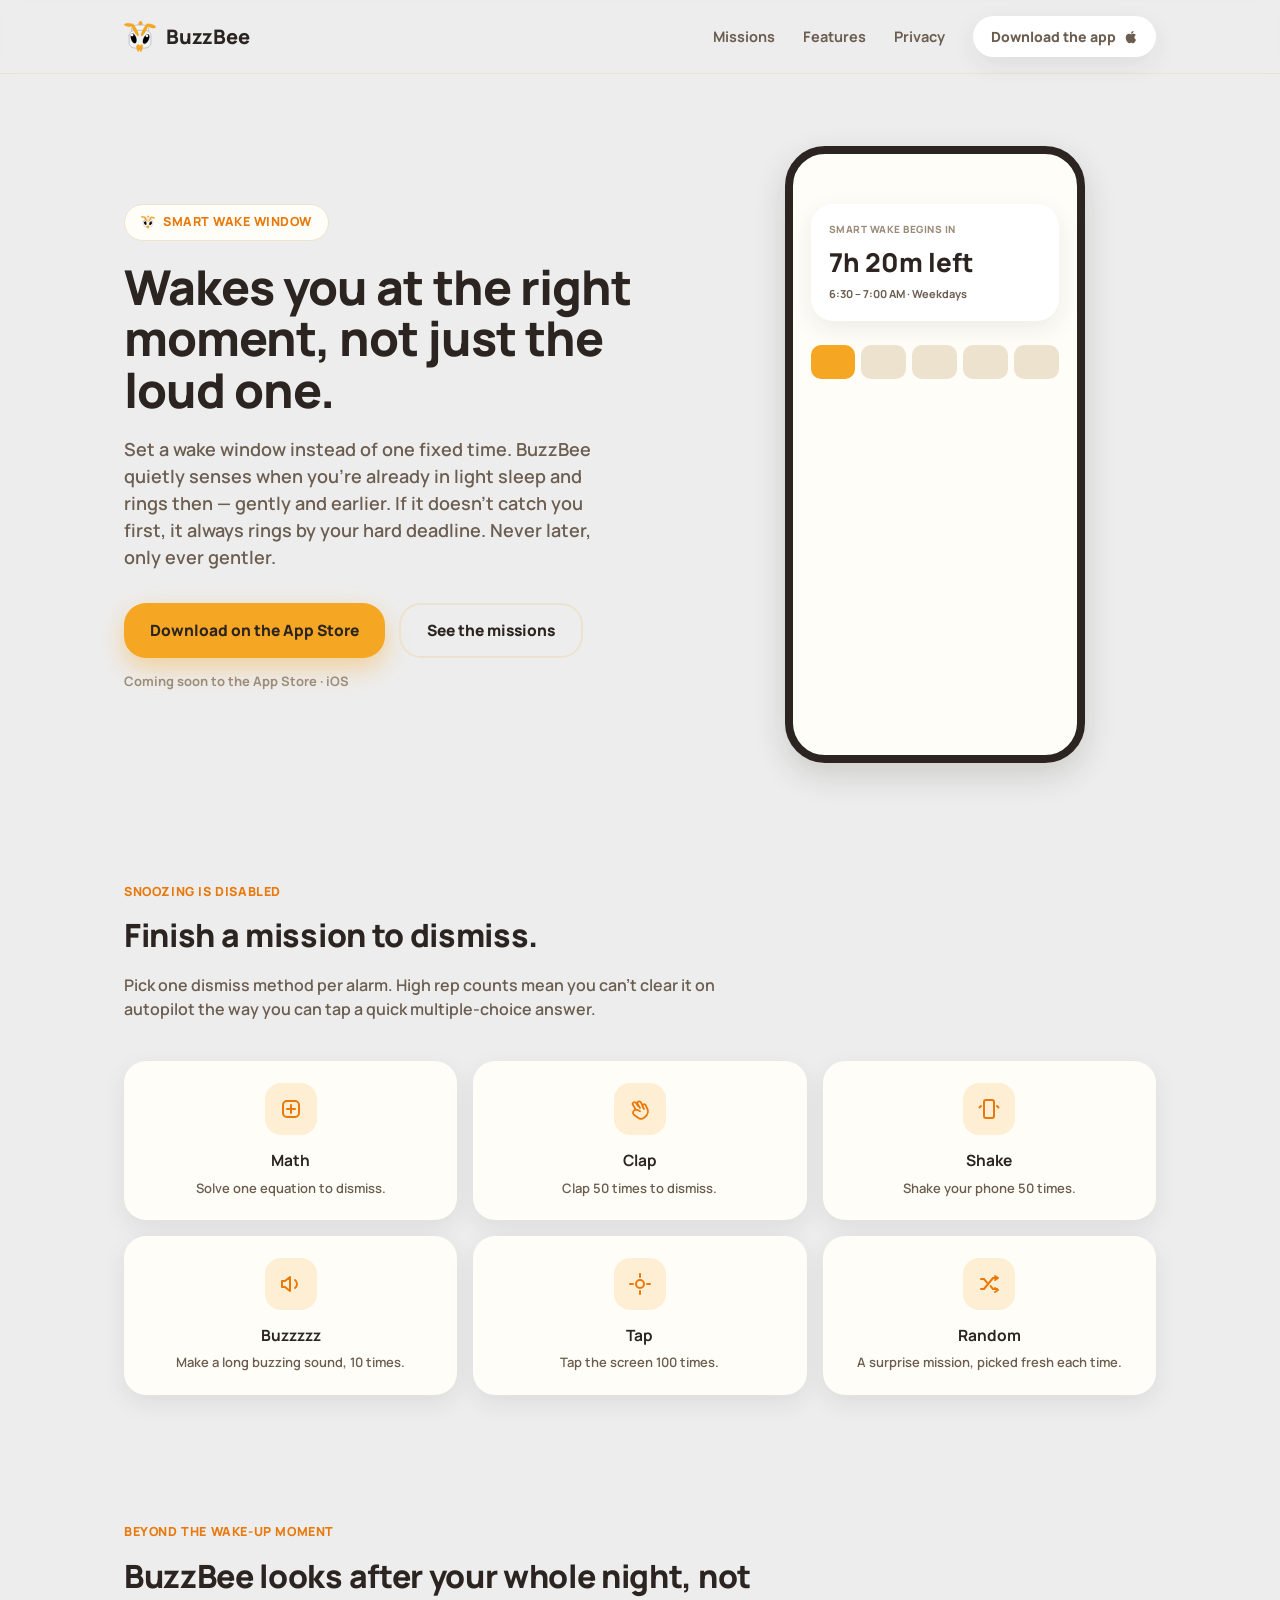
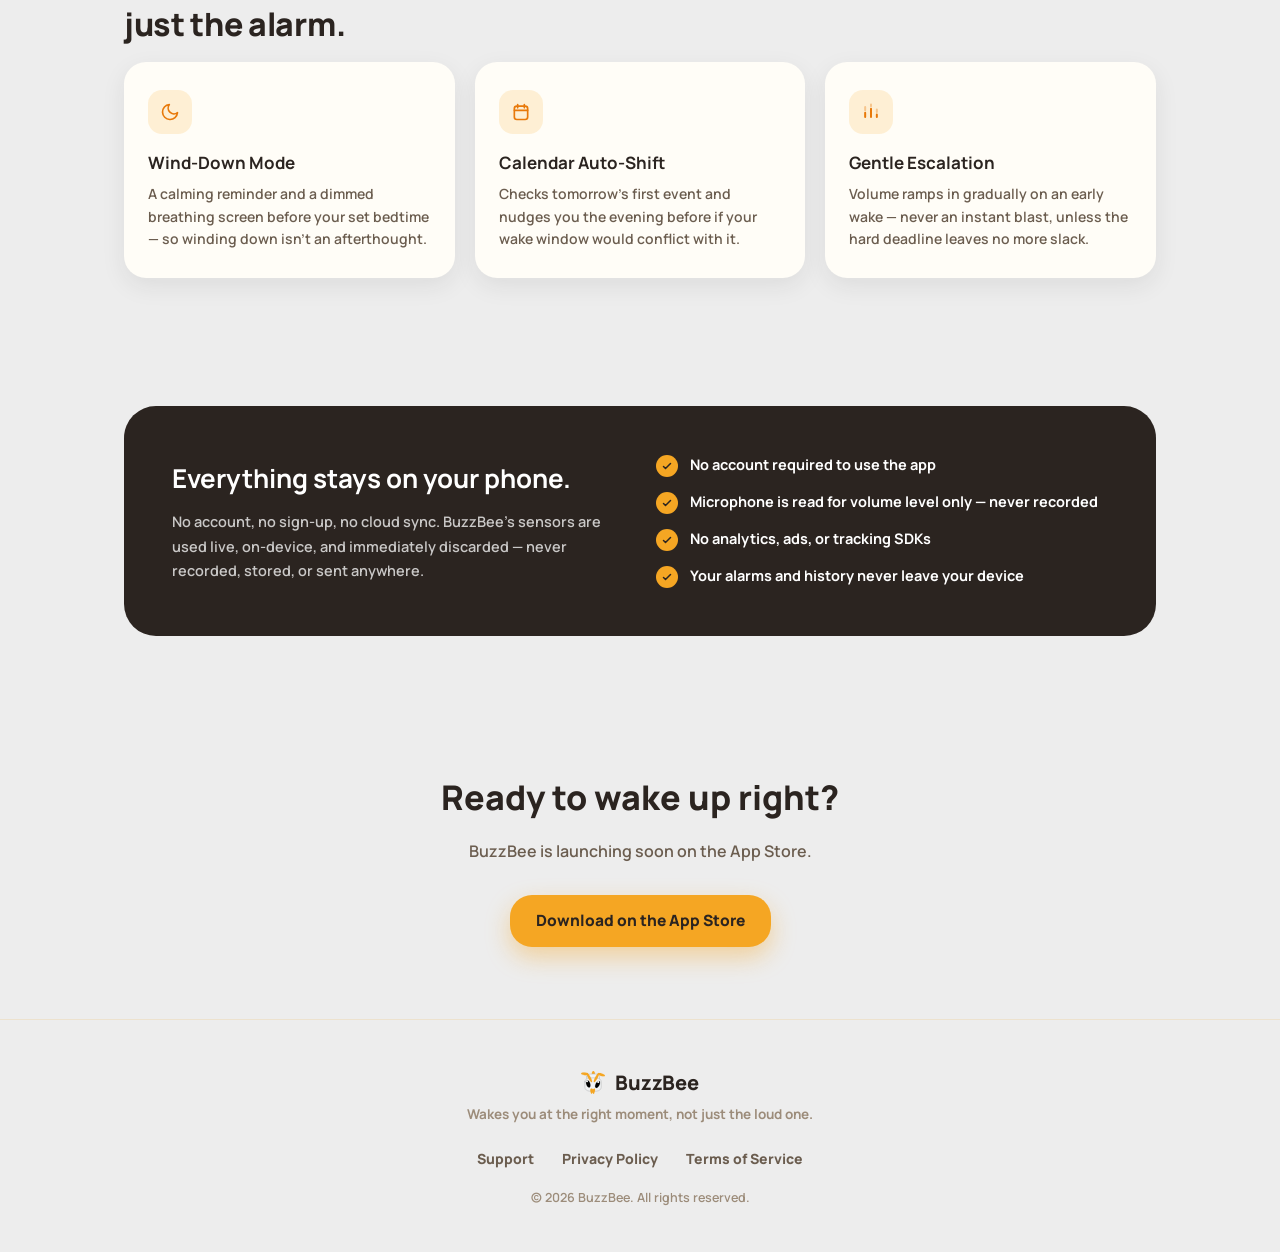
==== index.html @ a8790d64 "redesign landing page" ====
<!doctype html>
<html lang="en">
<head>
  <meta charset="UTF-8" />
  <meta name="viewport" content="width=device-width, initial-scale=1" />
  <title>BuzzBee — Smart Loud Alarm Clock</title>
  <meta name="description" content="BuzzBee wakes you within a smart window during light sleep — never later than your hard deadline. Plus Wind-Down Mode, calendar-aware scheduling, and ambient awareness." />
  <link rel="icon" href="assets/bee-logo.svg" type="image/svg+xml" />
  <link rel="preconnect" href="https://fonts.googleapis.com">
  <link rel="preconnect" href="https://fonts.gstatic.com" crossorigin>
  <link href="https://fonts.googleapis.com/css2?family=Manrope:wght@500;600;700;800&display=swap" rel="stylesheet">
  <link rel="stylesheet" href="styles.css" />
</head>
<body>

  <nav class="nav">
    <div class="nav-inner">
      <a class="brand" href="index.html">
        <img src="assets/bee-logo.svg" alt="BuzzBee" />
        <span class="brand-name">BuzzBee</span>
      </a>
      <div class="nav-links">
        <a href="#missions">Missions</a>
        <a href="#features" class="hide-mobile">Features</a>
        <a href="#privacy" class="hide-mobile">Privacy</a>
        <a class="btn btn-white btn-pill btn-sm" href="#" title="Coming soon — link will be added once BuzzBee is live on the App Store">
          Download the app
          <svg width="14" height="14" viewBox="0 0 384 512" fill="currentColor" aria-hidden="true">
            <path d="M318.7 268.7c-.2-36.7 16.4-64.4 50-84.8-18.8-26.9-47.2-41.7-84.7-44.6-35.5-2.8-74.3 20.7-88.5 20.7-15 0-49.4-19.7-76.4-19.7C63.3 141 0 184.8 0 273.5c0 26.2 4.8 53.3 14.4 81.2 12.8 37.1 59 128 107.2 126.5 25.2-.6 43-17.9 75.8-17.9 31.8 0 48.3 17.9 76.4 17.9 48.6-.7 90.4-83.4 102.6-120.6-65.2-30.7-57.7-90-57.7-91.9zm-56.6-164.2c27.3-32.4 24.8-61.9 24-72.5-24.1 1.4-52 16.4-67.9 34.9-17.5 19.8-27.8 44.3-25.6 71.9 26.1 2 49.9-11.4 69.5-34.3z"/>
          </svg>
        </a>
      </div>
    </div>
  </nav>

  <header class="hero">
    <div class="wrap hero-inner">
      <div>
        <span class="eyebrow-pill">
          <img src="assets/bee-logo.svg" class="pill-icon" alt="" aria-hidden="true" />
          Smart Wake Window
        </span>
        <h1>Wakes you at the right moment, not just the loud one.</h1>
        <p class="lede">
          Set a wake window instead of one fixed time. BuzzBee quietly senses when you're
          already in light sleep and rings then — gently and earlier. If it doesn't catch
          you first, it always rings by your hard deadline. Never later, only ever gentler.
        </p>
        <div class="hero-ctas">
          <a class="btn btn-primary" href="#" title="Coming soon — link will be added once BuzzBee is live on the App Store">Download on the App Store</a>
          <a class="btn btn-outline" href="#missions">See the missions</a>
        </div>
        <p class="hero-note">Coming soon to the App Store · iOS</p>
      </div>
      <div class="hero-art">
        <div class="phone-mock">
          <div class="mock-hero">
            <div class="mock-eyebrow">Smart Wake begins in</div>
            <div class="mock-time">7h 20m left</div>
            <div class="mock-sub">6:30 – 7:00 AM · Weekdays</div>
          </div>
          <div class="mock-chip-row">
            <div class="mock-chip active"></div>
            <div class="mock-chip"></div>
            <div class="mock-chip"></div>
            <div class="mock-chip"></div>
            <div class="mock-chip"></div>
          </div>
        </div>
      </div>
    </div>
  </header>

  <section id="missions">
    <div class="wrap">
      <span class="section-label">Snoozing is disabled</span>
      <h2 class="section-title">Finish a mission to dismiss.</h2>
      <p class="section-sub">
        Pick one dismiss method per alarm. High rep counts mean you can't clear it on
        autopilot the way you can tap a quick multiple-choice answer.
      </p>
      <div class="mission-grid">
        <div class="mission-card">
          <div class="mission-icon">
            <svg width="24" height="24" viewBox="0 0 24 24" fill="none" aria-hidden="true">
              <rect x="4" y="4" width="16" height="16" rx="4" stroke="#E8790A" stroke-width="2"/>
              <path d="M8 12h8M12 8v8" stroke="#E8790A" stroke-width="2" stroke-linecap="round"/>
            </svg>
          </div>
          <h3>Math</h3>
          <p>Solve one equation to dismiss.</p>
        </div>
        <div class="mission-card">
          <div class="mission-icon">
            <svg width="24" height="24" viewBox="0 0 24 24" fill="none" aria-hidden="true">
              <path d="M8 13l-3-5a1.8 1.8 0 0 1 3-2l2 3M12 11l-2.5-4.3a1.8 1.8 0 0 1 3-1.8L15 9M16 12l-1.5-2.5a1.7 1.7 0 0 1 2.8-1.8L19 11a7 7 0 0 1-2 9l-1 .8a5 5 0 0 1-6 0l-4-3a3 3 0 0 1 3-5l3 1.5" stroke="#E8790A" stroke-width="1.8" stroke-linecap="round" stroke-linejoin="round"/>
            </svg>
          </div>
          <h3>Clap</h3>
          <p>Clap 50 times to dismiss.</p>
        </div>
        <div class="mission-card">
          <div class="mission-icon">
            <svg width="24" height="24" viewBox="0 0 24 24" fill="none" aria-hidden="true">
              <rect x="7" y="3" width="10" height="18" rx="2" stroke="#E8790A" stroke-width="2"/>
              <path d="M4 9l-1.5 1.5M20 9l1.5 1.5" stroke="#E8790A" stroke-width="2" stroke-linecap="round"/>
            </svg>
          </div>
          <h3>Shake</h3>
          <p>Shake your phone 50 times.</p>
        </div>
        <div class="mission-card">
          <div class="mission-icon">
            <svg width="24" height="24" viewBox="0 0 24 24" fill="none" aria-hidden="true">
              <path d="M11 5 6 9H3v6h3l5 4z" stroke="#E8790A" stroke-width="2" stroke-linejoin="round"/>
              <path d="M16 8a5 5 0 0 1 0 8" stroke="#E8790A" stroke-width="2" stroke-linecap="round"/>
            </svg>
          </div>
          <h3>Buzzzzz</h3>
          <p>Make a long buzzing sound, 10 times.</p>
        </div>
        <div class="mission-card">
          <div class="mission-icon">
            <svg width="24" height="24" viewBox="0 0 24 24" fill="none" aria-hidden="true">
              <circle cx="12" cy="12" r="4" stroke="#E8790A" stroke-width="2"/>
              <path d="M12 2v3M12 19v3M2 12h3M19 12h3" stroke="#E8790A" stroke-width="2" stroke-linecap="round"/>
            </svg>
          </div>
          <h3>Tap</h3>
          <p>Tap the screen 100 times.</p>
        </div>
        <div class="mission-card">
          <div class="mission-icon">
            <svg width="24" height="24" viewBox="0 0 24 24" fill="none" aria-hidden="true">
              <path d="M4 17h3l9-11h4M4 7h3l3 3.6M20 17h-4l-2.4-2.9" stroke="#E8790A" stroke-width="2" stroke-linecap="round" stroke-linejoin="round"/>
              <path d="M18 4l3 2-3 2M18 20l3-2-3-2" stroke="#E8790A" stroke-width="2" stroke-linecap="round" stroke-linejoin="round"/>
            </svg>
          </div>
          <h3>Random</h3>
          <p>A surprise mission, picked fresh each time.</p>
        </div>
      </div>
    </div>
  </section>

  <section id="features">
    <div class="wrap">
      <span class="section-label">Beyond the wake-up moment</span>
      <h2 class="section-title">BuzzBee looks after your whole night, not just the alarm.</h2>
      <div class="feature-grid">
        <div class="feature-card">
          <div class="icon-badge">
            <svg width="20" height="20" viewBox="0 0 24 24" fill="none" aria-hidden="true">
              <path d="M21 12.8A9 9 0 1 1 11.2 3 7 7 0 0 0 21 12.8z" stroke="#E8790A" stroke-width="2" stroke-linecap="round" stroke-linejoin="round"/>
            </svg>
          </div>
          <h3>Wind-Down Mode</h3>
          <p>A calming reminder and a dimmed breathing screen before your set bedtime — so winding down isn't an afterthought.</p>
        </div>
        <div class="feature-card">
          <div class="icon-badge">
            <svg width="20" height="20" viewBox="0 0 24 24" fill="none" aria-hidden="true">
              <rect x="4" y="5" width="16" height="16" rx="3" stroke="#E8790A" stroke-width="2"/>
              <path d="M4 10h16M8 3v4M16 3v4" stroke="#E8790A" stroke-width="2" stroke-linecap="round"/>
            </svg>
          </div>
          <h3>Calendar Auto-Shift</h3>
          <p>Checks tomorrow's first event and nudges you the evening before if your wake window would conflict with it.</p>
        </div>
        <div class="feature-card">
          <div class="icon-badge">
            <svg width="20" height="20" viewBox="0 0 24 24" fill="none" aria-hidden="true">
              <path d="M5 18V13M12 18V8M19 18v-3" stroke="#E8790A" stroke-width="2.4" stroke-linecap="round"/>
              <path d="M5 10V6M12 5V3M19 12V9" stroke="#E8790A" stroke-width="2.4" stroke-linecap="round" opacity="0.35"/>
            </svg>
          </div>
          <h3>Gentle Escalation</h3>
          <p>Volume ramps in gradually on an early wake — never an instant blast, unless the hard deadline leaves no more slack.</p>
        </div>
      </div>
    </div>
  </section>

  <section id="privacy">
    <div class="wrap">
      <div class="privacy-strip">
        <div>
          <h2>Everything stays on your phone.</h2>
          <p>
            No account, no sign-up, no cloud sync. BuzzBee's sensors are used live,
            on-device, and immediately discarded — never recorded, stored, or sent
            anywhere.
          </p>
        </div>
        <ul class="privacy-checks">
          <li>
            <span class="dot">
              <svg width="12" height="12" viewBox="0 0 24 24" fill="none" aria-hidden="true">
                <path d="M5 13l4 4L19 7" stroke="#2B2420" stroke-width="3" stroke-linecap="round" stroke-linejoin="round"/>
              </svg>
            </span>
            No account required to use the app
          </li>
          <li>
            <span class="dot">
              <svg width="12" height="12" viewBox="0 0 24 24" fill="none" aria-hidden="true">
                <path d="M5 13l4 4L19 7" stroke="#2B2420" stroke-width="3" stroke-linecap="round" stroke-linejoin="round"/>
              </svg>
            </span>
            Microphone is read for volume level only — never recorded
          </li>
          <li>
            <span class="dot">
              <svg width="12" height="12" viewBox="0 0 24 24" fill="none" aria-hidden="true">
                <path d="M5 13l4 4L19 7" stroke="#2B2420" stroke-width="3" stroke-linecap="round" stroke-linejoin="round"/>
              </svg>
            </span>
            No analytics, ads, or tracking SDKs
          </li>
          <li>
            <span class="dot">
              <svg width="12" height="12" viewBox="0 0 24 24" fill="none" aria-hidden="true">
                <path d="M5 13l4 4L19 7" stroke="#2B2420" stroke-width="3" stroke-linecap="round" stroke-linejoin="round"/>
              </svg>
            </span>
            Your alarms and history never leave your device
          </li>
        </ul>
      </div>
    </div>
  </section>

  <section class="final-cta">
    <div class="wrap">
      <h2>Ready to wake up right?</h2>
      <p>BuzzBee is launching soon on the App Store.</p>
      <a class="btn btn-primary" href="#" title="Coming soon — link will be added once BuzzBee is live on the App Store">Download on the App Store</a>
    </div>
  </section>

  <footer>
    <div class="wrap footer-inner">
      <a class="brand" href="index.html">
        <img src="assets/bee-logo.svg" alt="BuzzBee" style="width:24px" />
        <span class="brand-name">BuzzBee</span>
      </a>
      <p class="footer-tagline">Wakes you at the right moment, not just the loud one.</p>
      <div class="footer-links">
        <a href="support.html">Support</a>
        <a href="privacy.html">Privacy Policy</a>
        <a href="terms.html">Terms of Service</a>
      </div>
      <p class="footer-copy">© <span id="year"></span> BuzzBee. All rights reserved.</p>
    </div>
  </footer>

  <script>
    document.getElementById('year').textContent = new Date().getFullYear();
  </script>
</body>
</html>
---- styles.css ----
/* BuzzBee marketing/docs site — shared styles.
   Palette matches the app's real theme (src/constants/theme.ts). */

:root {
  --bg: #ededed;
  --ink: #2B2420;
  --ink-soft: #6B5D4F;
  --ink-faint: #9C8C7A;
  --card-bg: #FFFDF7;
  --track-off: #EDE2CE;
  --accent: #F5A623;
  --accent-deep: #E8790A;
  --white: #FFFFFF;
  --success: #3FAE5A;
  --radius-sm: 12px;
  --radius-md: 18px;
  --radius-lg: 22px;
  --radius-xl: 32px;
  --radius-pill: 100px;
  --shadow-card: 0 8px 24px rgba(43, 36, 32, 0.08);
  --shadow-floating: 0 12px 32px rgba(43, 36, 32, 0.16);
  --max-width: 1080px;
}

* {
  box-sizing: border-box;
}

html {
  scroll-behavior: smooth;
}

body {
  margin: 0;
  background: var(--bg);
  color: var(--ink);
  font-family: 'Manrope', -apple-system, BlinkMacSystemFont, 'Segoe UI', sans-serif;
  line-height: 1.5;
  -webkit-font-smoothing: antialiased;
}

img {
  max-width: 100%;
  display: block;
}

a {
  color: inherit;
}

.wrap {
  max-width: var(--max-width);
  margin: 0 auto;
  padding: 0 24px;
}

/* ---------- Top nav ---------- */

.nav {
  position: sticky;
  top: 0;
  z-index: 10;
  background: rgba(237, 237, 237, 0.9);
  backdrop-filter: blur(8px);
  border-bottom: 1px solid var(--track-off);
}

.nav-inner {
  max-width: var(--max-width);
  margin: 0 auto;
  padding: 16px 24px;
  display: flex;
  align-items: center;
  justify-content: space-between;
}

.brand {
  display: flex;
  align-items: center;
  gap: 10px;
  text-decoration: none;
  color: var(--ink);
}

.brand img {
  width: 32px;
  height: auto;
}

.brand-name {
  font-family: 'Manrope', sans-serif;
  font-weight: 800;
  font-size: 20px;
  letter-spacing: -0.01em;
}

.nav-links {
  display: flex;
  align-items: center;
  gap: 28px;
  font-weight: 700;
  font-size: 14.5px;
}

.nav-links a {
  text-decoration: none;
  color: var(--ink-soft);
}

.nav-links a:hover {
  color: var(--ink);
}

/* ---------- Buttons ---------- */

.btn {
  display: inline-flex;
  align-items: center;
  justify-content: center;
  gap: 8px;
  padding: 14px 26px;
  border-radius: var(--radius-lg);
  font-weight: 800;
  font-size: 15.5px;
  text-decoration: none;
  border: none;
  cursor: pointer;
  transition: transform 0.15s ease, box-shadow 0.15s ease;
}

.btn:hover {
  transform: translateY(-1px);
}

.btn-primary {
  background: var(--accent);
  color: #2B2420;
  box-shadow: 0 10px 24px rgba(245, 166, 35, 0.4);
}

.btn-outline {
  background: transparent;
  color: var(--ink);
  border: 2px solid var(--track-off);
}

.btn-white {
  background: var(--white);
  color: var(--ink);
  box-shadow: var(--shadow-card);
}

.btn-sm {
  padding: 10px 18px;
  font-size: 14px;
  border-radius: var(--radius-md);
}

.btn-pill {
  border-radius: var(--radius-pill);
}

/* ---------- Hero ---------- */

.hero {
  padding: 72px 0 56px;
  position: relative;
  overflow: hidden;
}

.hero-glow {
  position: absolute;
  border-radius: 50%;
  pointer-events: none;
}

.hero-glow-1 {
  width: 480px;
  height: 480px;
  background: rgba(245, 166, 35, 0.2);
  top: -220px;
  right: -160px;
}

.hero-glow-2 {
  width: 340px;
  height: 340px;
  background: rgba(232, 121, 10, 0.1);
  bottom: -180px;
  left: -120px;
}

.hero-inner {
  position: relative;
  display: grid;
  grid-template-columns: 1.1fr 0.9fr;
  gap: 48px;
  align-items: center;
}

.eyebrow-pill {
  display: inline-flex;
  align-items: center;
  gap: 8px;
  background: var(--card-bg);
  border: 1px solid var(--track-off);
  border-radius: var(--radius-pill);
  padding: 8px 16px;
  font-weight: 800;
  font-size: 12.5px;
  color: var(--accent-deep);
  text-transform: uppercase;
  letter-spacing: 0.5px;
  margin-bottom: 20px;
}

.pill-icon {
  width: 14px;
  height: 14px;
}

.hero h1 {
  font-size: 48px;
  line-height: 1.08;
  font-weight: 800;
  letter-spacing: -0.02em;
  margin: 0 0 20px;
}

.hero p.lede {
  font-size: 18px;
  color: var(--ink-soft);
  max-width: 480px;
  margin: 0 0 32px;
  font-weight: 600;
}

.hero-ctas {
  display: flex;
  gap: 14px;
  flex-wrap: wrap;
}

.hero-note {
  margin-top: 14px;
  font-size: 13px;
  color: var(--ink-faint);
  font-weight: 700;
}

.hero-art {
  position: relative;
  display: flex;
  align-items: center;
  justify-content: center;
}

.phone-mock {
  width: 100%;
  max-width: 300px;
  background: var(--card-bg);
  border-radius: 40px;
  border: 8px solid var(--ink);
  box-shadow: var(--shadow-floating);
  padding: 22px 18px;
  aspect-ratio: 9 / 18.5;
}

.phone-mock .mock-hero {
  background: var(--white);
  border-radius: var(--radius-lg);
  padding: 18px;
  box-shadow: var(--shadow-card);
  margin-top: 28px;
}

.mock-eyebrow {
  font-size: 10px;
  font-weight: 800;
  color: var(--ink-faint);
  text-transform: uppercase;
  letter-spacing: 0.5px;
}

.mock-time {
  font-size: 26px;
  font-weight: 800;
  margin-top: 6px;
}

.mock-sub {
  font-size: 11px;
  color: var(--ink-soft);
  font-weight: 700;
  margin-top: 4px;
}

.mock-chip-row {
  display: flex;
  gap: 6px;
  margin-top: 24px;
}

.mock-chip {
  flex: 1;
  height: 34px;
  border-radius: 10px;
  background: var(--track-off);
}

.mock-chip.active {
  background: var(--accent);
}

/* ---------- Section shells ---------- */

section {
  padding: 64px 0;
}

.section-label {
  font-weight: 800;
  font-size: 12.5px;
  color: var(--accent-deep);
  text-transform: uppercase;
  letter-spacing: 0.6px;
  margin-bottom: 10px;
  display: block;
}

.section-title {
  font-size: 32px;
  font-weight: 800;
  letter-spacing: -0.01em;
  margin: 0 0 14px;
  max-width: 640px;
}

.section-sub {
  color: var(--ink-soft);
  font-size: 16px;
  font-weight: 600;
  max-width: 620px;
  margin: 0 0 40px;
}

/* ---------- Mission grid ---------- */

.mission-grid {
  display: grid;
  grid-template-columns: repeat(3, 1fr);
  gap: 16px;
}

.mission-card {
  background: var(--card-bg);
  border-radius: var(--radius-lg);
  padding: 22px 18px;
  box-shadow: var(--shadow-card);
  text-align: center;
}

.mission-icon {
  width: 52px;
  height: 52px;
  border-radius: 16px;
  background: rgba(245, 166, 35, 0.16);
  display: flex;
  align-items: center;
  justify-content: center;
  margin: 0 auto 14px;
}

.mission-card h3 {
  font-size: 15.5px;
  margin: 0 0 6px;
}

.mission-card p {
  font-size: 13px;
  color: var(--ink-soft);
  margin: 0;
  font-weight: 600;
}

/* ---------- Feature rows ---------- */

.feature-grid {
  display: grid;
  grid-template-columns: repeat(3, 1fr);
  gap: 20px;
}

.feature-card {
  background: var(--card-bg);
  border-radius: var(--radius-lg);
  padding: 28px 24px;
  box-shadow: var(--shadow-card);
}

.feature-card .icon-badge {
  width: 44px;
  height: 44px;
  border-radius: 14px;
  background: rgba(245, 166, 35, 0.16);
  display: flex;
  align-items: center;
  justify-content: center;
  margin-bottom: 16px;
}

.feature-card h3 {
  font-size: 17px;
  margin: 0 0 8px;
}

.feature-card p {
  font-size: 14px;
  color: var(--ink-soft);
  font-weight: 600;
  margin: 0;
  line-height: 1.6;
}

/* ---------- Privacy strip ---------- */

.privacy-strip {
  background: var(--ink);
  color: var(--white);
  border-radius: var(--radius-xl);
  padding: 48px;
  display: grid;
  grid-template-columns: 1fr 1fr;
  gap: 32px;
  align-items: center;
}

.privacy-strip h2 {
  font-size: 26px;
  margin: 0 0 12px;
}

.privacy-strip p {
  color: rgba(255, 255, 255, 0.75);
  font-weight: 600;
  font-size: 14.5px;
  line-height: 1.7;
  margin: 0;
}

.privacy-checks {
  list-style: none;
  padding: 0;
  margin: 0;
  display: grid;
  gap: 14px;
}

.privacy-checks li {
  display: flex;
  gap: 12px;
  align-items: flex-start;
  font-weight: 700;
  font-size: 14.5px;
}

.privacy-checks .dot {
  flex-shrink: 0;
  width: 22px;
  height: 22px;
  border-radius: 50%;
  background: var(--accent);
  color: #2B2420;
  display: flex;
  align-items: center;
  justify-content: center;
  font-size: 12px;
  margin-top: 1px;
}

/* ---------- Final CTA ---------- */

.final-cta {
  text-align: center;
  padding: 72px 0;
}

.final-cta h2 {
  font-size: 34px;
  font-weight: 800;
  margin: 0 0 16px;
}

.final-cta p {
  color: var(--ink-soft);
  font-weight: 600;
  font-size: 16px;
  margin: 0 0 32px;
}

/* ---------- Footer ---------- */

footer {
  border-top: 1px solid var(--track-off);
  padding: 48px 0 32px;
}

.footer-inner {
  text-align: center;
}

.footer-inner .brand {
  justify-content: center;
  margin-bottom: 6px;
}

.footer-tagline {
  color: var(--ink-faint);
  font-weight: 700;
  font-size: 13.5px;
  margin: 0 0 24px;
}

.footer-links {
  display: flex;
  justify-content: center;
  gap: 28px;
  flex-wrap: wrap;
  font-weight: 800;
  font-size: 14px;
  margin-bottom: 20px;
}

.footer-links a {
  text-decoration: none;
  color: var(--ink-soft);
}

.footer-links a:hover {
  color: var(--accent-deep);
}

.footer-copy {
  color: var(--ink-faint);
  font-size: 12.5px;
  font-weight: 600;
}

/* ---------- Legal / doc pages ---------- */

.doc-header {
  padding: 56px 0 24px;
  border-bottom: 1px solid var(--track-off);
}

.doc-header h1 {
  font-size: 36px;
  font-weight: 800;
  margin: 0 0 10px;
  letter-spacing: -0.01em;
}

.doc-header .effective-date {
  color: var(--ink-faint);
  font-weight: 700;
  font-size: 13.5px;
}

.doc-body {
  padding: 40px 0 80px;
  max-width: 760px;
  margin: 0 auto;
}

.doc-body h2 {
  font-size: 20px;
  margin: 40px 0 12px;
  letter-spacing: -0.01em;
}

.doc-body h2:first-child {
  margin-top: 0;
}

.doc-body p,
.doc-body li {
  color: var(--ink-soft);
  font-size: 15px;
  line-height: 1.75;
  font-weight: 500;
}

.doc-body strong {
  color: var(--ink);
}

.doc-body ul {
  padding-left: 20px;
}

.doc-body a {
  color: var(--accent-deep);
  font-weight: 700;
}

.callout {
  background: var(--card-bg);
  border: 1px solid var(--track-off);
  border-left: 4px solid var(--accent);
  border-radius: var(--radius-md);
  padding: 18px 20px;
  margin: 20px 0;
}

.callout p {
  margin: 0;
}

.placeholder {
  background: rgba(214, 69, 69, 0.12);
  color: #B23B3B;
  padding: 1px 6px;
  border-radius: 6px;
  font-weight: 700;
  font-size: 0.95em;
}

/* ---------- Support page ---------- */

.faq-item {
  background: var(--card-bg);
  border-radius: var(--radius-lg);
  padding: 24px 26px;
  box-shadow: var(--shadow-card);
  margin-bottom: 16px;
}

.faq-item h3 {
  font-size: 16.5px;
  margin: 0 0 10px;
}

.faq-item p {
  font-size: 14.5px;
  color: var(--ink-soft);
  font-weight: 600;
  line-height: 1.7;
  margin: 0;
}

.contact-card {
  background: var(--ink);
  color: var(--white);
  border-radius: var(--radius-xl);
  padding: 40px;
  text-align: center;
  margin-top: 48px;
}

.contact-card h2 {
  font-size: 24px;
  margin: 0 0 10px;
}

.contact-card p {
  color: rgba(255, 255, 255, 0.75);
  font-weight: 600;
  margin: 0 0 22px;
}

/* ---------- Responsive ---------- */

@media (max-width: 860px) {
  .hero-inner {
    grid-template-columns: 1fr;
  }
  .hero-art {
    order: -1;
  }
  .phone-mock {
    max-width: 220px;
  }
  .mission-grid {
    grid-template-columns: repeat(2, 1fr);
  }
  .feature-grid {
    grid-template-columns: 1fr;
  }
  .privacy-strip {
    grid-template-columns: 1fr;
    padding: 32px;
  }
  .hero h1 {
    font-size: 34px;
  }
  .section-title {
    font-size: 26px;
  }
  .nav-links {
    gap: 16px;
    font-size: 13px;
  }
}

@media (max-width: 520px) {
  .mission-grid {
    grid-template-columns: repeat(2, 1fr);
  }
  .nav-links span.hide-mobile {
    display: none;
  }
}
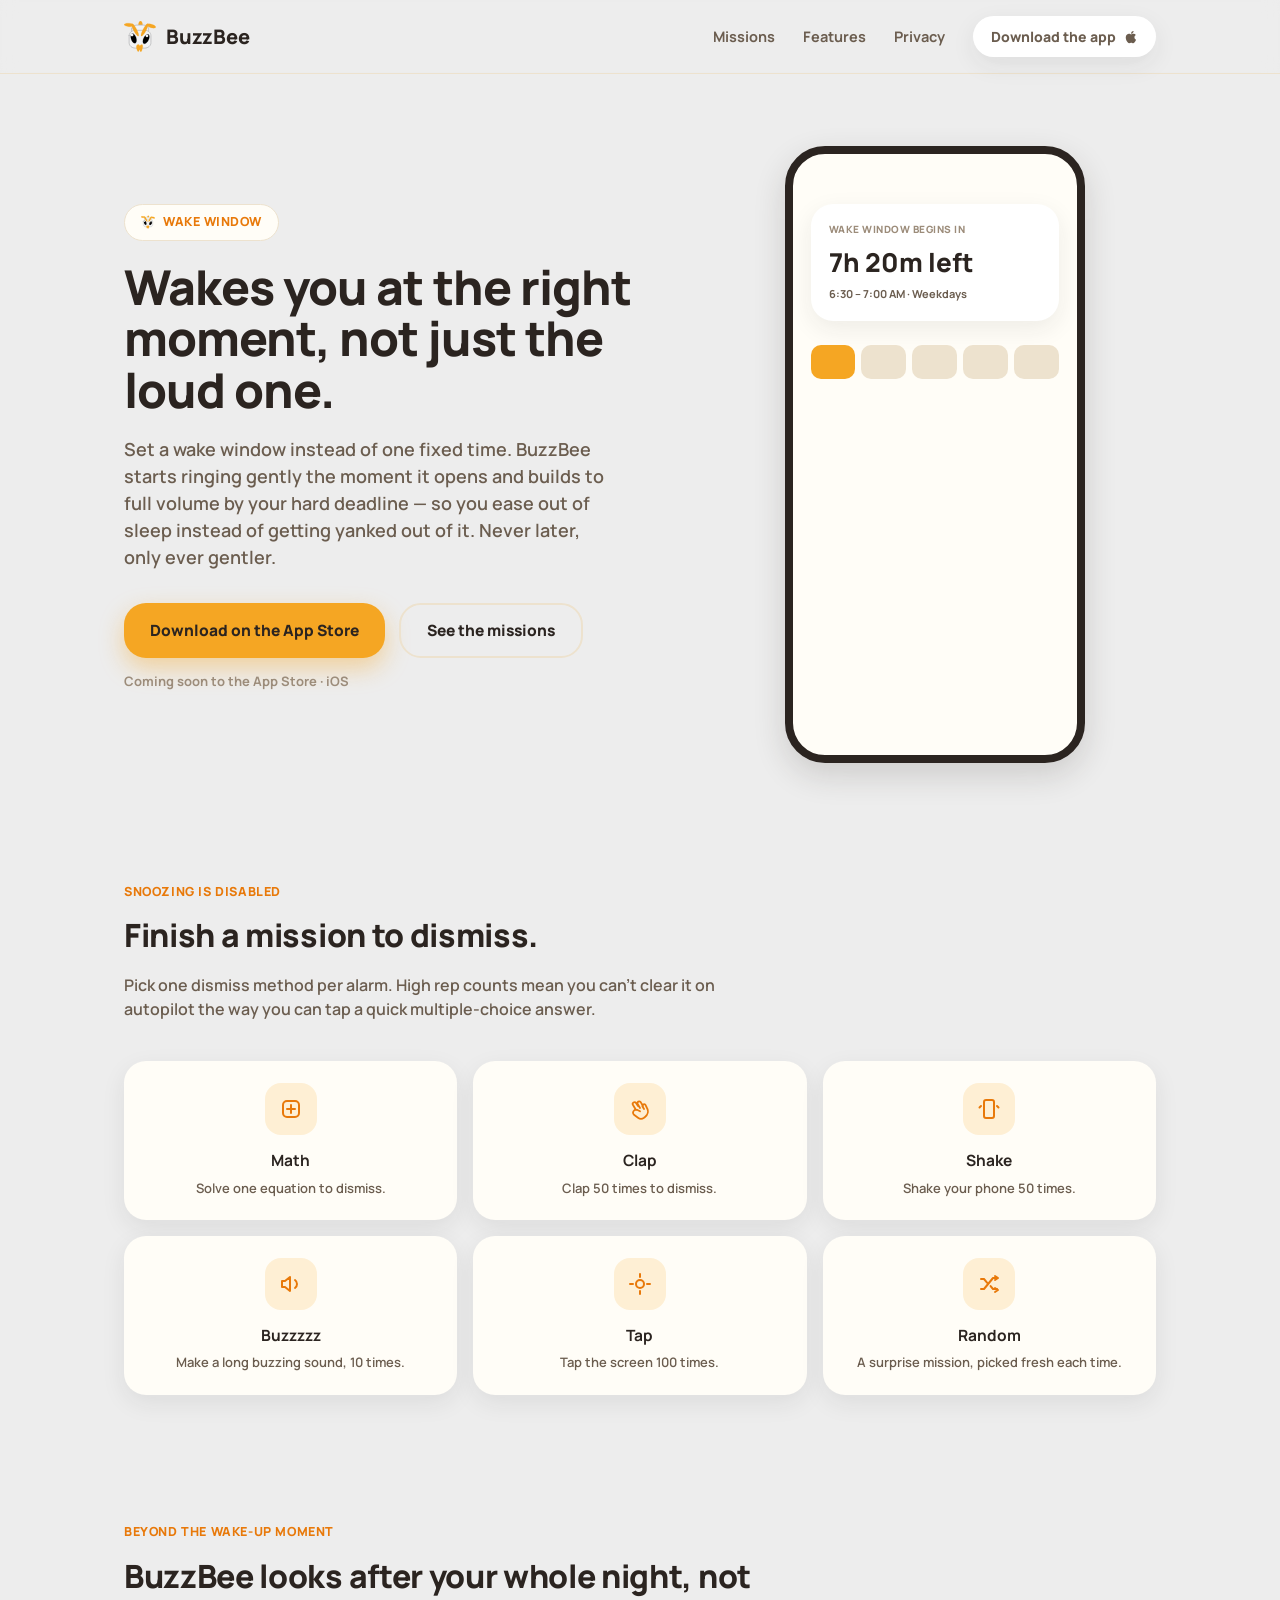
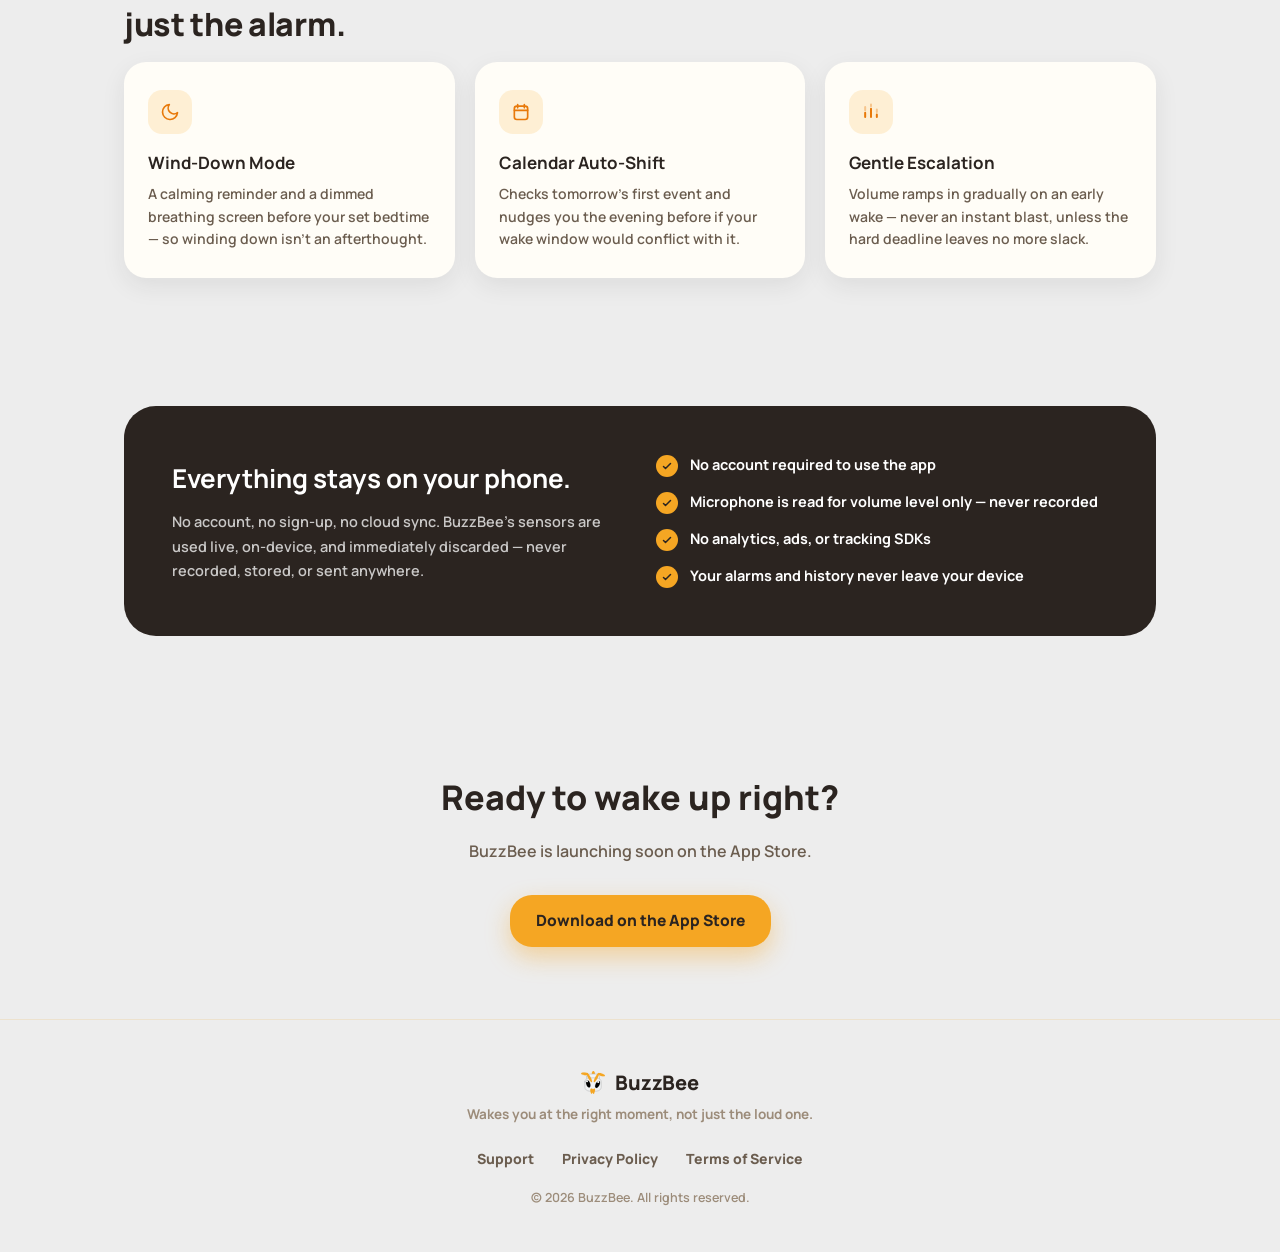
==== commit ce33d6a6: "features update" ====
--- a/index.html
+++ b/index.html
@@ -4,7 +4,7 @@
   <meta charset="UTF-8" />
   <meta name="viewport" content="width=device-width, initial-scale=1" />
   <title>BuzzBee — Smart Loud Alarm Clock</title>
-  <meta name="description" content="BuzzBee wakes you within a smart window during light sleep — never later than your hard deadline. Plus Wind-Down Mode, calendar-aware scheduling, and ambient awareness." />
+  <meta name="description" content="BuzzBee wakes you within a Wake Window — starting gently and building to full volume, never later than your hard deadline. Plus Bedtime Reminder and calendar-aware scheduling." />
   <link rel="icon" href="assets/bee-logo.svg" type="image/svg+xml" />
   <link rel="preconnect" href="https://fonts.googleapis.com">
   <link rel="preconnect" href="https://fonts.gstatic.com" crossorigin>
@@ -38,13 +38,13 @@
       <div>
         <span class="eyebrow-pill">
           <img src="assets/bee-logo.svg" class="pill-icon" alt="" aria-hidden="true" />
-          Smart Wake Window
+          Wake Window
         </span>
         <h1>Wakes you at the right moment, not just the loud one.</h1>
         <p class="lede">
-          Set a wake window instead of one fixed time. BuzzBee quietly senses when you're
-          already in light sleep and rings then — gently and earlier. If it doesn't catch
-          you first, it always rings by your hard deadline. Never later, only ever gentler.
+          Set a wake window instead of one fixed time. BuzzBee starts ringing gently the moment
+          it opens and builds to full volume by your hard deadline — so you ease out of sleep
+          instead of getting yanked out of it. Never later, only ever gentler.
         </p>
         <div class="hero-ctas">
           <a class="btn btn-primary" href="#" title="Coming soon — link will be added once BuzzBee is live on the App Store">Download on the App Store</a>
@@ -55,7 +55,7 @@
       <div class="hero-art">
         <div class="phone-mock">
           <div class="mock-hero">
-            <div class="mock-eyebrow">Smart Wake begins in</div>
+            <div class="mock-eyebrow">Wake Window begins in</div>
             <div class="mock-time">7h 20m left</div>
             <div class="mock-sub">6:30 – 7:00 AM · Weekdays</div>
           </div>
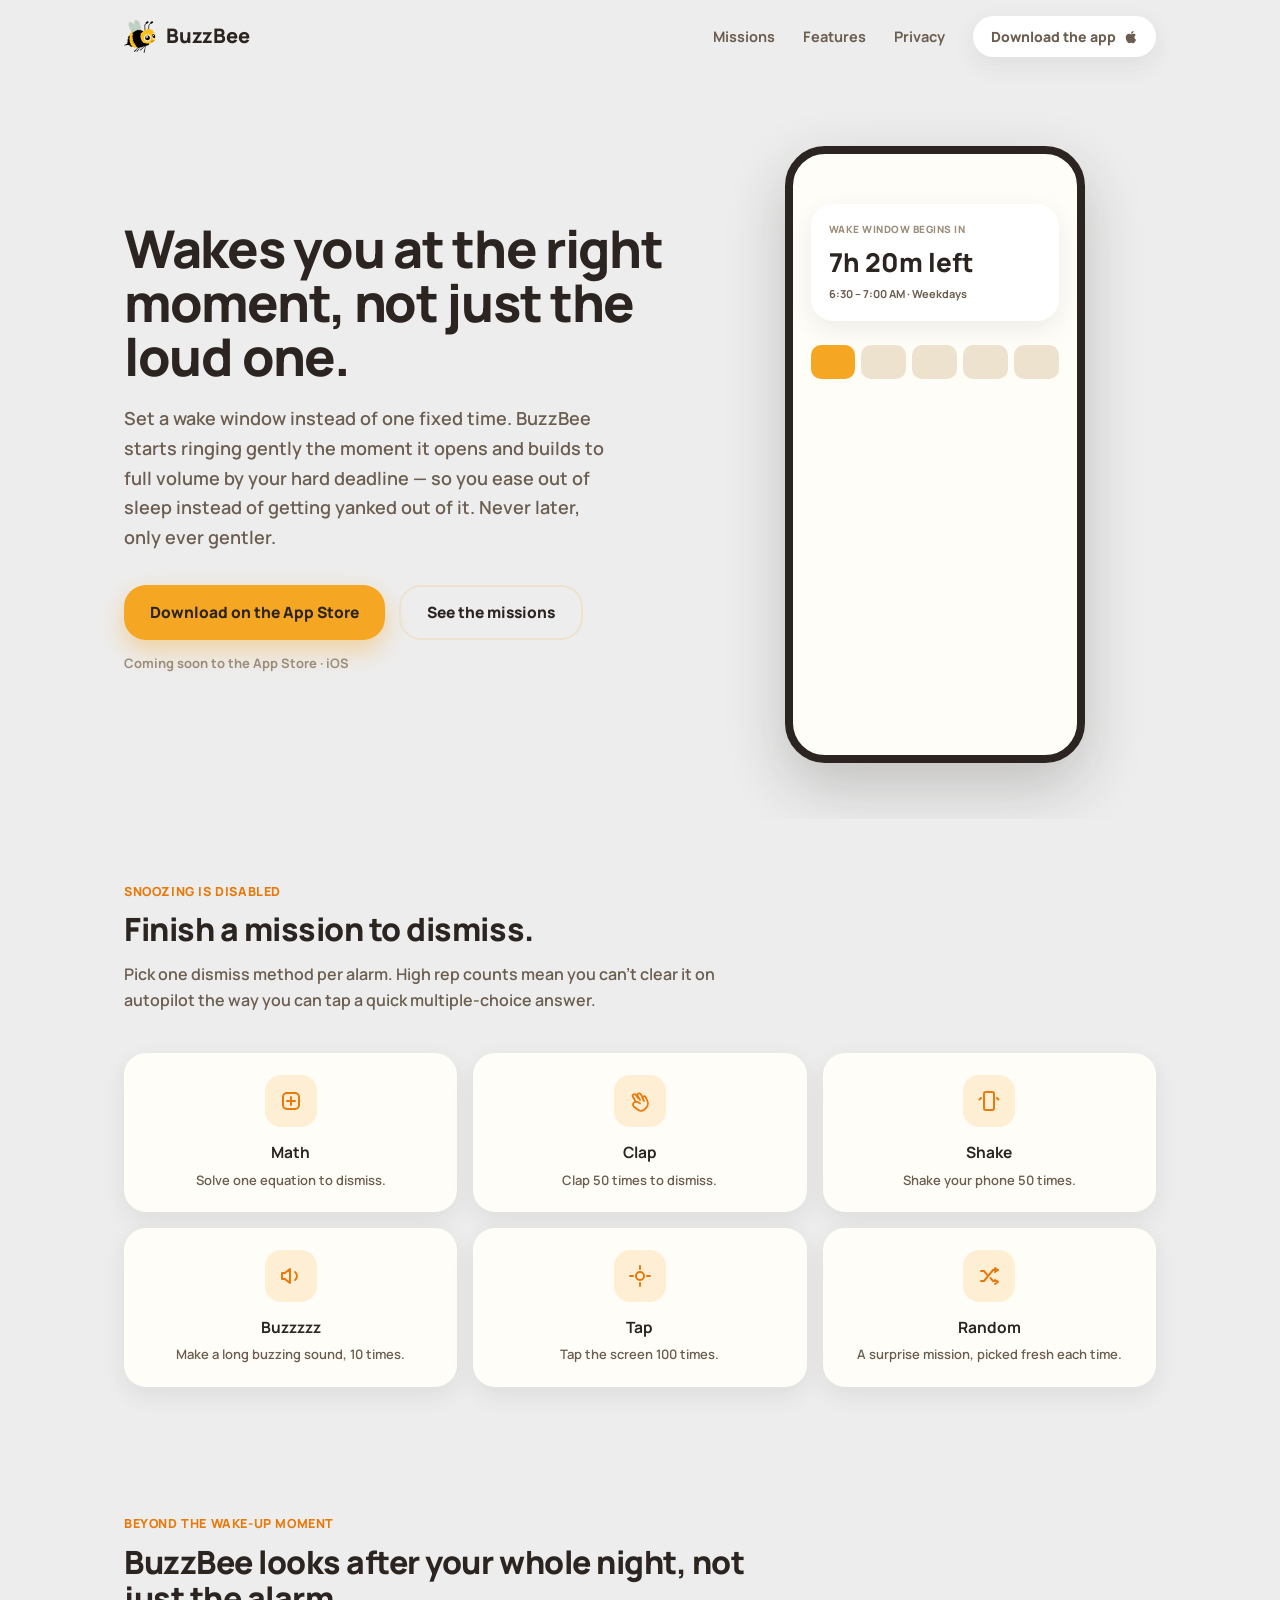
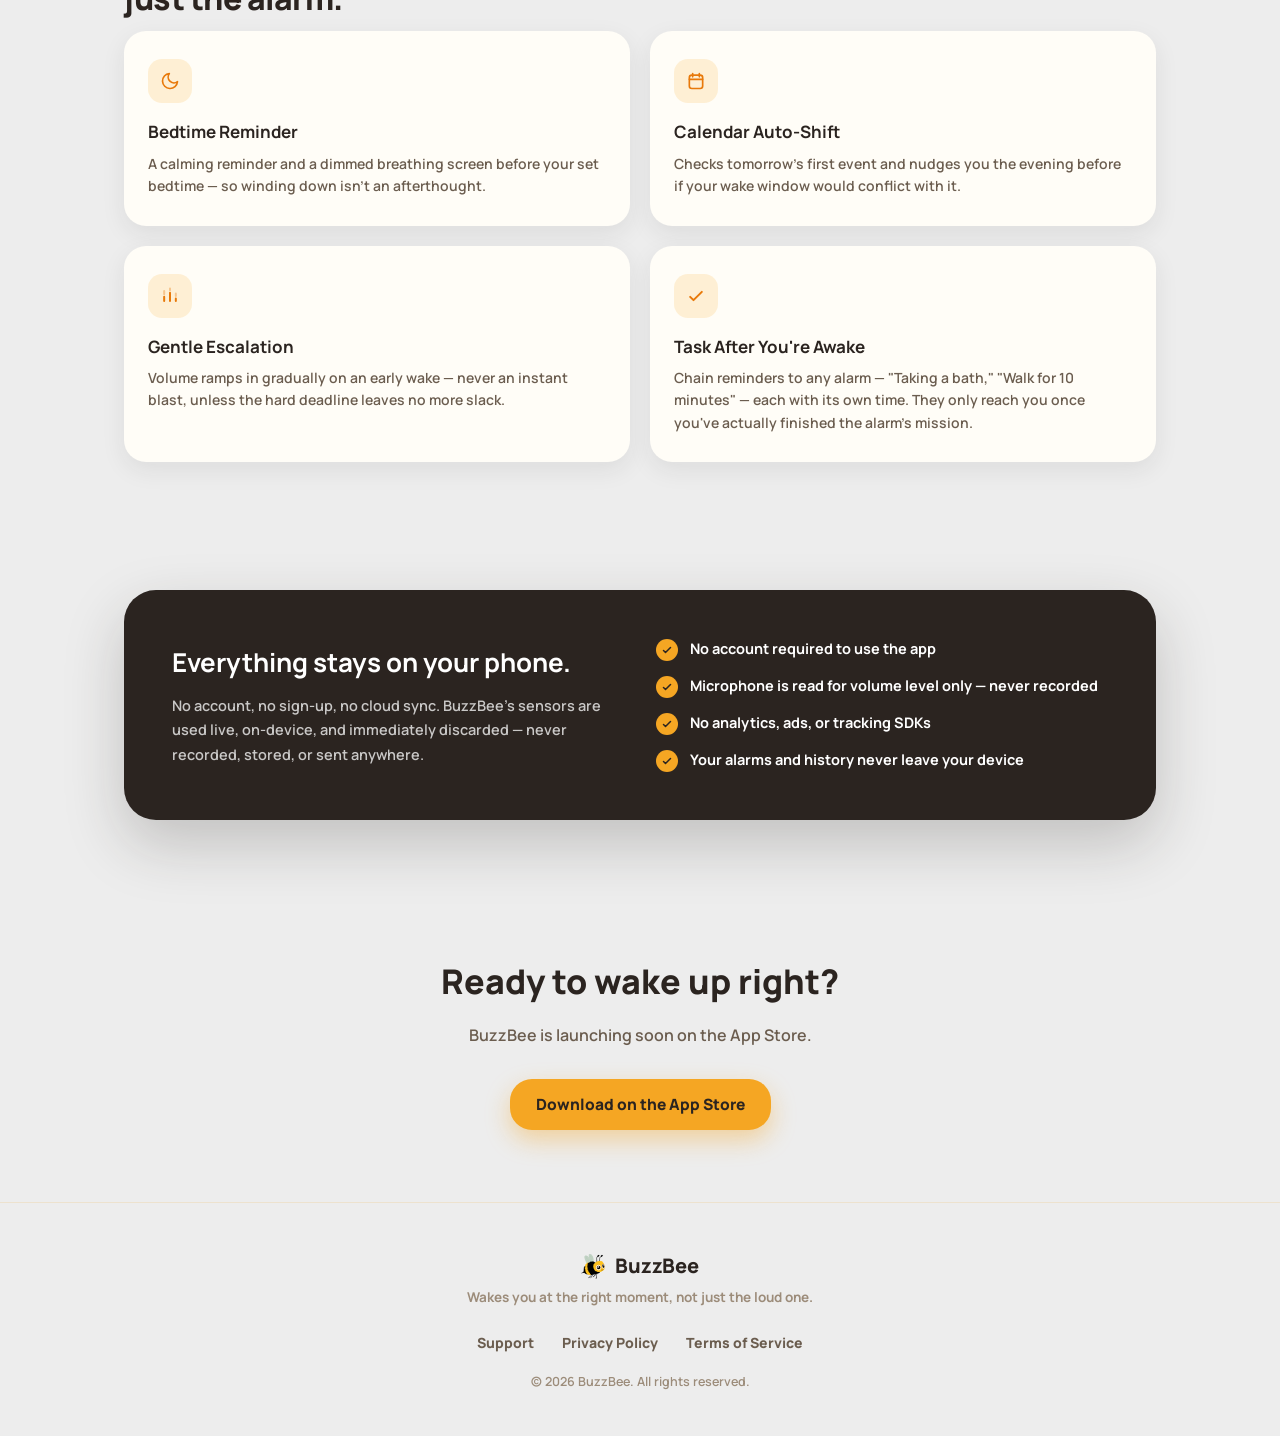
==== commit 6611f0ae: "redesign using apple skill" ====
--- a/index.html
+++ b/index.html
@@ -20,7 +20,7 @@
         <span class="brand-name">BuzzBee</span>
       </a>
       <div class="nav-links">
-        <a href="#missions">Missions</a>
+        <a href="#missions" class="hide-mobile">Missions</a>
         <a href="#features" class="hide-mobile">Features</a>
         <a href="#privacy" class="hide-mobile">Privacy</a>
         <a class="btn btn-white btn-pill btn-sm" href="#" title="Coming soon — link will be added once BuzzBee is live on the App Store">
@@ -36,10 +36,6 @@
   <header class="hero">
     <div class="wrap hero-inner">
       <div>
-        <span class="eyebrow-pill">
-          <img src="assets/bee-logo.svg" class="pill-icon" alt="" aria-hidden="true" />
-          Wake Window
-        </span>
         <h1>Wakes you at the right moment, not just the loud one.</h1>
         <p class="lede">
           Set a wake window instead of one fixed time. BuzzBee starts ringing gently the moment
@@ -73,14 +69,14 @@
 
   <section id="missions">
     <div class="wrap">
-      <span class="section-label">Snoozing is disabled</span>
-      <h2 class="section-title">Finish a mission to dismiss.</h2>
-      <p class="section-sub">
+      <span class="section-label reveal">Snoozing is disabled</span>
+      <h2 class="section-title reveal">Finish a mission to dismiss.</h2>
+      <p class="section-sub reveal">
         Pick one dismiss method per alarm. High rep counts mean you can't clear it on
         autopilot the way you can tap a quick multiple-choice answer.
       </p>
       <div class="mission-grid">
-        <div class="mission-card">
+        <div class="mission-card reveal">
           <div class="mission-icon">
             <svg width="24" height="24" viewBox="0 0 24 24" fill="none" aria-hidden="true">
               <rect x="4" y="4" width="16" height="16" rx="4" stroke="#E8790A" stroke-width="2"/>
@@ -90,7 +86,7 @@
           <h3>Math</h3>
           <p>Solve one equation to dismiss.</p>
         </div>
-        <div class="mission-card">
+        <div class="mission-card reveal">
           <div class="mission-icon">
             <svg width="24" height="24" viewBox="0 0 24 24" fill="none" aria-hidden="true">
               <path d="M8 13l-3-5a1.8 1.8 0 0 1 3-2l2 3M12 11l-2.5-4.3a1.8 1.8 0 0 1 3-1.8L15 9M16 12l-1.5-2.5a1.7 1.7 0 0 1 2.8-1.8L19 11a7 7 0 0 1-2 9l-1 .8a5 5 0 0 1-6 0l-4-3a3 3 0 0 1 3-5l3 1.5" stroke="#E8790A" stroke-width="1.8" stroke-linecap="round" stroke-linejoin="round"/>
@@ -99,7 +95,7 @@
           <h3>Clap</h3>
           <p>Clap 50 times to dismiss.</p>
         </div>
-        <div class="mission-card">
+        <div class="mission-card reveal">
           <div class="mission-icon">
             <svg width="24" height="24" viewBox="0 0 24 24" fill="none" aria-hidden="true">
               <rect x="7" y="3" width="10" height="18" rx="2" stroke="#E8790A" stroke-width="2"/>
@@ -109,7 +105,7 @@
           <h3>Shake</h3>
           <p>Shake your phone 50 times.</p>
         </div>
-        <div class="mission-card">
+        <div class="mission-card reveal">
           <div class="mission-icon">
             <svg width="24" height="24" viewBox="0 0 24 24" fill="none" aria-hidden="true">
               <path d="M11 5 6 9H3v6h3l5 4z" stroke="#E8790A" stroke-width="2" stroke-linejoin="round"/>
@@ -119,7 +115,7 @@
           <h3>Buzzzzz</h3>
           <p>Make a long buzzing sound, 10 times.</p>
         </div>
-        <div class="mission-card">
+        <div class="mission-card reveal">
           <div class="mission-icon">
             <svg width="24" height="24" viewBox="0 0 24 24" fill="none" aria-hidden="true">
               <circle cx="12" cy="12" r="4" stroke="#E8790A" stroke-width="2"/>
@@ -129,7 +125,7 @@
           <h3>Tap</h3>
           <p>Tap the screen 100 times.</p>
         </div>
-        <div class="mission-card">
+        <div class="mission-card reveal">
           <div class="mission-icon">
             <svg width="24" height="24" viewBox="0 0 24 24" fill="none" aria-hidden="true">
               <path d="M4 17h3l9-11h4M4 7h3l3 3.6M20 17h-4l-2.4-2.9" stroke="#E8790A" stroke-width="2" stroke-linecap="round" stroke-linejoin="round"/>
@@ -145,19 +141,19 @@
 
   <section id="features">
     <div class="wrap">
-      <span class="section-label">Beyond the wake-up moment</span>
-      <h2 class="section-title">BuzzBee looks after your whole night, not just the alarm.</h2>
+      <span class="section-label reveal">Beyond the wake-up moment</span>
+      <h2 class="section-title reveal">BuzzBee looks after your whole night, not just the alarm.</h2>
       <div class="feature-grid">
-        <div class="feature-card">
+        <div class="feature-card reveal">
           <div class="icon-badge">
             <svg width="20" height="20" viewBox="0 0 24 24" fill="none" aria-hidden="true">
               <path d="M21 12.8A9 9 0 1 1 11.2 3 7 7 0 0 0 21 12.8z" stroke="#E8790A" stroke-width="2" stroke-linecap="round" stroke-linejoin="round"/>
             </svg>
           </div>
-          <h3>Wind-Down Mode</h3>
+          <h3>Bedtime Reminder</h3>
           <p>A calming reminder and a dimmed breathing screen before your set bedtime — so winding down isn't an afterthought.</p>
         </div>
-        <div class="feature-card">
+        <div class="feature-card reveal">
           <div class="icon-badge">
             <svg width="20" height="20" viewBox="0 0 24 24" fill="none" aria-hidden="true">
               <rect x="4" y="5" width="16" height="16" rx="3" stroke="#E8790A" stroke-width="2"/>
@@ -167,7 +163,7 @@
           <h3>Calendar Auto-Shift</h3>
           <p>Checks tomorrow's first event and nudges you the evening before if your wake window would conflict with it.</p>
         </div>
-        <div class="feature-card">
+        <div class="feature-card reveal">
           <div class="icon-badge">
             <svg width="20" height="20" viewBox="0 0 24 24" fill="none" aria-hidden="true">
               <path d="M5 18V13M12 18V8M19 18v-3" stroke="#E8790A" stroke-width="2.4" stroke-linecap="round"/>
@@ -177,13 +173,22 @@
           <h3>Gentle Escalation</h3>
           <p>Volume ramps in gradually on an early wake — never an instant blast, unless the hard deadline leaves no more slack.</p>
         </div>
+        <div class="feature-card reveal">
+          <div class="icon-badge">
+            <svg width="20" height="20" viewBox="0 0 24 24" fill="none" aria-hidden="true">
+              <path d="M5 13l4 4L19 7" stroke="#E8790A" stroke-width="2.4" stroke-linecap="round" stroke-linejoin="round"/>
+            </svg>
+          </div>
+          <h3>Task After You're Awake</h3>
+          <p>Chain reminders to any alarm — "Taking a bath," "Walk for 10 minutes" — each with its own time. They only reach you once you've actually finished the alarm's mission.</p>
+        </div>
       </div>
     </div>
   </section>
 
   <section id="privacy">
     <div class="wrap">
-      <div class="privacy-strip">
+      <div class="privacy-strip reveal">
         <div>
           <h2>Everything stays on your phone.</h2>
           <p>
@@ -230,7 +235,7 @@
     </div>
   </section>
 
-  <section class="final-cta">
+  <section class="final-cta reveal">
     <div class="wrap">
       <h2>Ready to wake up right?</h2>
       <p>BuzzBee is launching soon on the App Store.</p>
@@ -254,8 +259,6 @@
     </div>
   </footer>
 
-  <script>
-    document.getElementById('year').textContent = new Date().getFullYear();
-  </script>
+  <script src="assets/site.js"></script>
 </body>
 </html>
--- a/styles.css
+++ b/styles.css
@@ -17,9 +17,20 @@
   --radius-lg: 22px;
   --radius-xl: 32px;
   --radius-pill: 100px;
+
+  /* Material weight scales with surface size — bigger surfaces read as thicker. */
   --shadow-card: 0 8px 24px rgba(43, 36, 32, 0.08);
-  --shadow-floating: 0 12px 32px rgba(43, 36, 32, 0.16);
+  --shadow-card-hover: 0 16px 36px rgba(43, 36, 32, 0.14);
+  --shadow-deep: 0 24px 60px rgba(43, 36, 32, 0.22);
+
   --max-width: 1080px;
+
+  /* Critically damped by default; reserve bounce for momentum-driven moments. */
+  --ease-out: cubic-bezier(0.16, 1, 0.3, 1);
+  --ease-spring: cubic-bezier(0.34, 1.35, 0.4, 1);
+  --dur-instant: 0.1s;
+  --dur-fast: 0.22s;
+  --dur-base: 0.4s;
 }
 
 * {
@@ -37,6 +48,7 @@
   font-family: 'Manrope', -apple-system, BlinkMacSystemFont, 'Segoe UI', sans-serif;
   line-height: 1.5;
   -webkit-font-smoothing: antialiased;
+  text-rendering: optimizeLegibility;
 }
 
 img {
@@ -54,15 +66,68 @@
   padding: 0 24px;
 }
 
+/* Keep content clear of the sticky nav when jumping to an anchor. */
+section[id],
+main[id] {
+  scroll-margin-top: 84px;
+}
+
+:focus-visible {
+  outline: 2px solid var(--accent-deep);
+  outline-offset: 3px;
+  border-radius: 4px;
+}
+
+/* ---------- Motion: reveal-on-scroll ---------- */
+
+.reveal {
+  opacity: 0;
+  transform: translateY(18px);
+  transition: opacity var(--dur-base) var(--ease-out), transform var(--dur-base) var(--ease-out);
+  transition-delay: var(--reveal-delay, 0s);
+}
+
+.reveal.is-visible {
+  opacity: 1;
+  transform: translateY(0);
+}
+
+@media (prefers-reduced-motion: reduce) {
+  html {
+    scroll-behavior: auto;
+  }
+  .reveal {
+    transform: none;
+    transition: opacity var(--dur-fast) linear;
+    transition-delay: 0s;
+  }
+  .hero-inner > *,
+  .phone-mock {
+    animation: none !important;
+  }
+}
+
 /* ---------- Top nav ---------- */
 
 .nav {
   position: sticky;
   top: 0;
   z-index: 10;
-  background: rgba(237, 237, 237, 0.9);
-  backdrop-filter: blur(8px);
-  border-bottom: 1px solid var(--track-off);
+  background: rgba(237, 237, 237, 0.72);
+  backdrop-filter: blur(20px) saturate(180%);
+  -webkit-backdrop-filter: blur(20px) saturate(180%);
+  border-bottom: 1px solid transparent;
+  box-shadow: 0 1px 0 rgba(43, 36, 32, 0);
+  transition: background-color var(--dur-fast) var(--ease-out),
+              border-color var(--dur-fast) var(--ease-out),
+              box-shadow var(--dur-fast) var(--ease-out);
+}
+
+/* Scroll-edge effect: chrome separates from content only once something is actually under it. */
+.nav.is-scrolled {
+  background: rgba(237, 237, 237, 0.86);
+  border-color: var(--track-off);
+  box-shadow: 0 8px 24px rgba(43, 36, 32, 0.06);
 }
 
 .nav-inner {
@@ -80,6 +145,11 @@
   gap: 10px;
   text-decoration: none;
   color: var(--ink);
+  transition: opacity var(--dur-instant) ease-out;
+}
+
+.brand:active {
+  opacity: 0.6;
 }
 
 .brand img {
@@ -105,10 +175,28 @@
 .nav-links a {
   text-decoration: none;
   color: var(--ink-soft);
-}
-
-.nav-links a:hover {
+  position: relative;
+  transition: color var(--dur-fast) var(--ease-out);
+}
+
+.nav-links a:not(.btn)::after {
+  content: '';
+  position: absolute;
+  left: 0;
+  right: 100%;
+  bottom: -4px;
+  height: 2px;
+  background: var(--accent-deep);
+  border-radius: 2px;
+  transition: right var(--dur-fast) var(--ease-out);
+}
+
+.nav-links a:not(.btn):hover {
   color: var(--ink);
+}
+
+.nav-links a:not(.btn):hover::after {
+  right: 0;
 }
 
 /* ---------- Buttons ---------- */
@@ -125,11 +213,20 @@
   text-decoration: none;
   border: none;
   cursor: pointer;
-  transition: transform 0.15s ease, box-shadow 0.15s ease;
+  transition: transform var(--dur-fast) var(--ease-spring),
+              box-shadow var(--dur-fast) var(--ease-out),
+              background-color var(--dur-fast) var(--ease-out);
 }
 
 .btn:hover {
-  transform: translateY(-1px);
+  transform: translateY(-2px);
+}
+
+/* Feedback lands on press, not on release — the moment lag appears, directness dies. */
+.btn:active {
+  transform: scale(0.96) translateY(0);
+  transition-duration: var(--dur-instant);
+  transition-timing-function: ease-out;
 }
 
 .btn-primary {
@@ -138,18 +235,31 @@
   box-shadow: 0 10px 24px rgba(245, 166, 35, 0.4);
 }
 
+.btn-primary:hover {
+  background: #f7b13f;
+  box-shadow: 0 14px 32px rgba(245, 166, 35, 0.5);
+}
+
 .btn-outline {
   background: transparent;
   color: var(--ink);
   border: 2px solid var(--track-off);
 }
 
+.btn-outline:hover {
+  border-color: var(--ink-faint);
+}
+
 .btn-white {
   background: var(--white);
   color: var(--ink);
   box-shadow: var(--shadow-card);
 }
 
+.btn-white:hover {
+  box-shadow: var(--shadow-card-hover);
+}
+
 .btn-sm {
   padding: 10px 18px;
   font-size: 14px;
@@ -172,6 +282,7 @@
   position: absolute;
   border-radius: 50%;
   pointer-events: none;
+  filter: blur(2px);
 }
 
 .hero-glow-1 {
@@ -198,6 +309,25 @@
   align-items: center;
 }
 
+.hero-inner > * {
+  animation: hero-rise 0.7s var(--ease-out) backwards;
+}
+
+.hero-art {
+  animation-delay: 0.1s;
+}
+
+@keyframes hero-rise {
+  from {
+    opacity: 0;
+    transform: translateY(14px);
+  }
+  to {
+    opacity: 1;
+    transform: translateY(0);
+  }
+}
+
 .eyebrow-pill {
   display: inline-flex;
   align-items: center;
@@ -220,15 +350,16 @@
 }
 
 .hero h1 {
-  font-size: 48px;
-  line-height: 1.08;
-  font-weight: 800;
-  letter-spacing: -0.02em;
+  font-size: clamp(2.25rem, 1.55rem + 3vw, 3.25rem);
+  line-height: 1.04;
+  font-weight: 800;
+  letter-spacing: -0.025em;
   margin: 0 0 20px;
 }
 
 .hero p.lede {
   font-size: 18px;
+  line-height: 1.65;
   color: var(--ink-soft);
   max-width: 480px;
   margin: 0 0 32px;
@@ -261,9 +392,16 @@
   background: var(--card-bg);
   border-radius: 40px;
   border: 8px solid var(--ink);
-  box-shadow: var(--shadow-floating);
+  box-shadow: var(--shadow-deep);
   padding: 22px 18px;
   aspect-ratio: 9 / 18.5;
+  transition: transform var(--dur-base) var(--ease-out);
+}
+
+@media (hover: hover) {
+  .hero-art:hover .phone-mock {
+    transform: translateY(-4px) rotate(-0.6deg);
+  }
 }
 
 .phone-mock .mock-hero {
@@ -310,6 +448,12 @@
 
 .mock-chip.active {
   background: var(--accent);
+  animation: chip-settle 0.5s var(--ease-spring) 0.5s backwards;
+}
+
+@keyframes chip-settle {
+  from { transform: scaleY(0.6); opacity: 0; }
+  to { transform: scaleY(1); opacity: 1; }
 }
 
 /* ---------- Section shells ---------- */
@@ -329,9 +473,10 @@
 }
 
 .section-title {
-  font-size: 32px;
-  font-weight: 800;
-  letter-spacing: -0.01em;
+  font-size: clamp(1.6rem, 1.35rem + 1vw, 2rem);
+  line-height: 1.15;
+  font-weight: 800;
+  letter-spacing: -0.015em;
   margin: 0 0 14px;
   max-width: 640px;
 }
@@ -339,6 +484,7 @@
 .section-sub {
   color: var(--ink-soft);
   font-size: 16px;
+  line-height: 1.6;
   font-weight: 600;
   max-width: 620px;
   margin: 0 0 40px;
@@ -351,6 +497,13 @@
   grid-template-columns: repeat(3, 1fr);
   gap: 16px;
 }
+
+.mission-grid .reveal:nth-child(1) { --reveal-delay: 0s; }
+.mission-grid .reveal:nth-child(2) { --reveal-delay: 0.06s; }
+.mission-grid .reveal:nth-child(3) { --reveal-delay: 0.12s; }
+.mission-grid .reveal:nth-child(4) { --reveal-delay: 0.18s; }
+.mission-grid .reveal:nth-child(5) { --reveal-delay: 0.24s; }
+.mission-grid .reveal:nth-child(6) { --reveal-delay: 0.3s; }
 
 .mission-card {
   background: var(--card-bg);
@@ -358,6 +511,23 @@
   padding: 22px 18px;
   box-shadow: var(--shadow-card);
   text-align: center;
+  transition: transform var(--dur-fast) var(--ease-out),
+              box-shadow var(--dur-fast) var(--ease-out);
+}
+
+@media (hover: hover) {
+  .mission-card:hover {
+    transform: translateY(-4px);
+    box-shadow: var(--shadow-card-hover);
+  }
+  .mission-card:hover .mission-icon {
+    transform: scale(1.08);
+  }
+}
+
+.mission-card:active {
+  transform: scale(0.98);
+  transition-duration: var(--dur-instant);
 }
 
 .mission-icon {
@@ -369,6 +539,7 @@
   align-items: center;
   justify-content: center;
   margin: 0 auto 14px;
+  transition: transform var(--dur-fast) var(--ease-spring);
 }
 
 .mission-card h3 {
@@ -387,15 +558,37 @@
 
 .feature-grid {
   display: grid;
-  grid-template-columns: repeat(3, 1fr);
+  grid-template-columns: repeat(2, 1fr);
   gap: 20px;
 }
+
+.feature-grid .reveal:nth-child(1) { --reveal-delay: 0s; }
+.feature-grid .reveal:nth-child(2) { --reveal-delay: 0.08s; }
+.feature-grid .reveal:nth-child(3) { --reveal-delay: 0.16s; }
+.feature-grid .reveal:nth-child(4) { --reveal-delay: 0.24s; }
 
 .feature-card {
   background: var(--card-bg);
   border-radius: var(--radius-lg);
   padding: 28px 24px;
   box-shadow: var(--shadow-card);
+  transition: transform var(--dur-fast) var(--ease-out),
+              box-shadow var(--dur-fast) var(--ease-out);
+}
+
+@media (hover: hover) {
+  .feature-card:hover {
+    transform: translateY(-4px);
+    box-shadow: var(--shadow-card-hover);
+  }
+  .feature-card:hover .icon-badge {
+    transform: scale(1.08);
+  }
+}
+
+.feature-card:active {
+  transform: scale(0.99);
+  transition-duration: var(--dur-instant);
 }
 
 .feature-card .icon-badge {
@@ -407,6 +600,7 @@
   align-items: center;
   justify-content: center;
   margin-bottom: 16px;
+  transition: transform var(--dur-fast) var(--ease-spring);
 }
 
 .feature-card h3 {
@@ -433,6 +627,7 @@
   grid-template-columns: 1fr 1fr;
   gap: 32px;
   align-items: center;
+  box-shadow: var(--shadow-deep);
 }
 
 .privacy-strip h2 {
@@ -633,6 +828,13 @@
   padding: 24px 26px;
   box-shadow: var(--shadow-card);
   margin-bottom: 16px;
+  transition: box-shadow var(--dur-fast) var(--ease-out);
+}
+
+@media (hover: hover) {
+  .faq-item:hover {
+    box-shadow: var(--shadow-card-hover);
+  }
 }
 
 .faq-item h3 {
@@ -655,6 +857,7 @@
   padding: 40px;
   text-align: center;
   margin-top: 48px;
+  box-shadow: var(--shadow-deep);
 }
 
 .contact-card h2 {
@@ -690,12 +893,6 @@
     grid-template-columns: 1fr;
     padding: 32px;
   }
-  .hero h1 {
-    font-size: 34px;
-  }
-  .section-title {
-    font-size: 26px;
-  }
   .nav-links {
     gap: 16px;
     font-size: 13px;
@@ -706,7 +903,10 @@
   .mission-grid {
     grid-template-columns: repeat(2, 1fr);
   }
-  .nav-links span.hide-mobile {
+  .nav-links .hide-mobile {
     display: none;
   }
-}
+  .nav-inner {
+    padding: 14px 20px;
+  }
+}
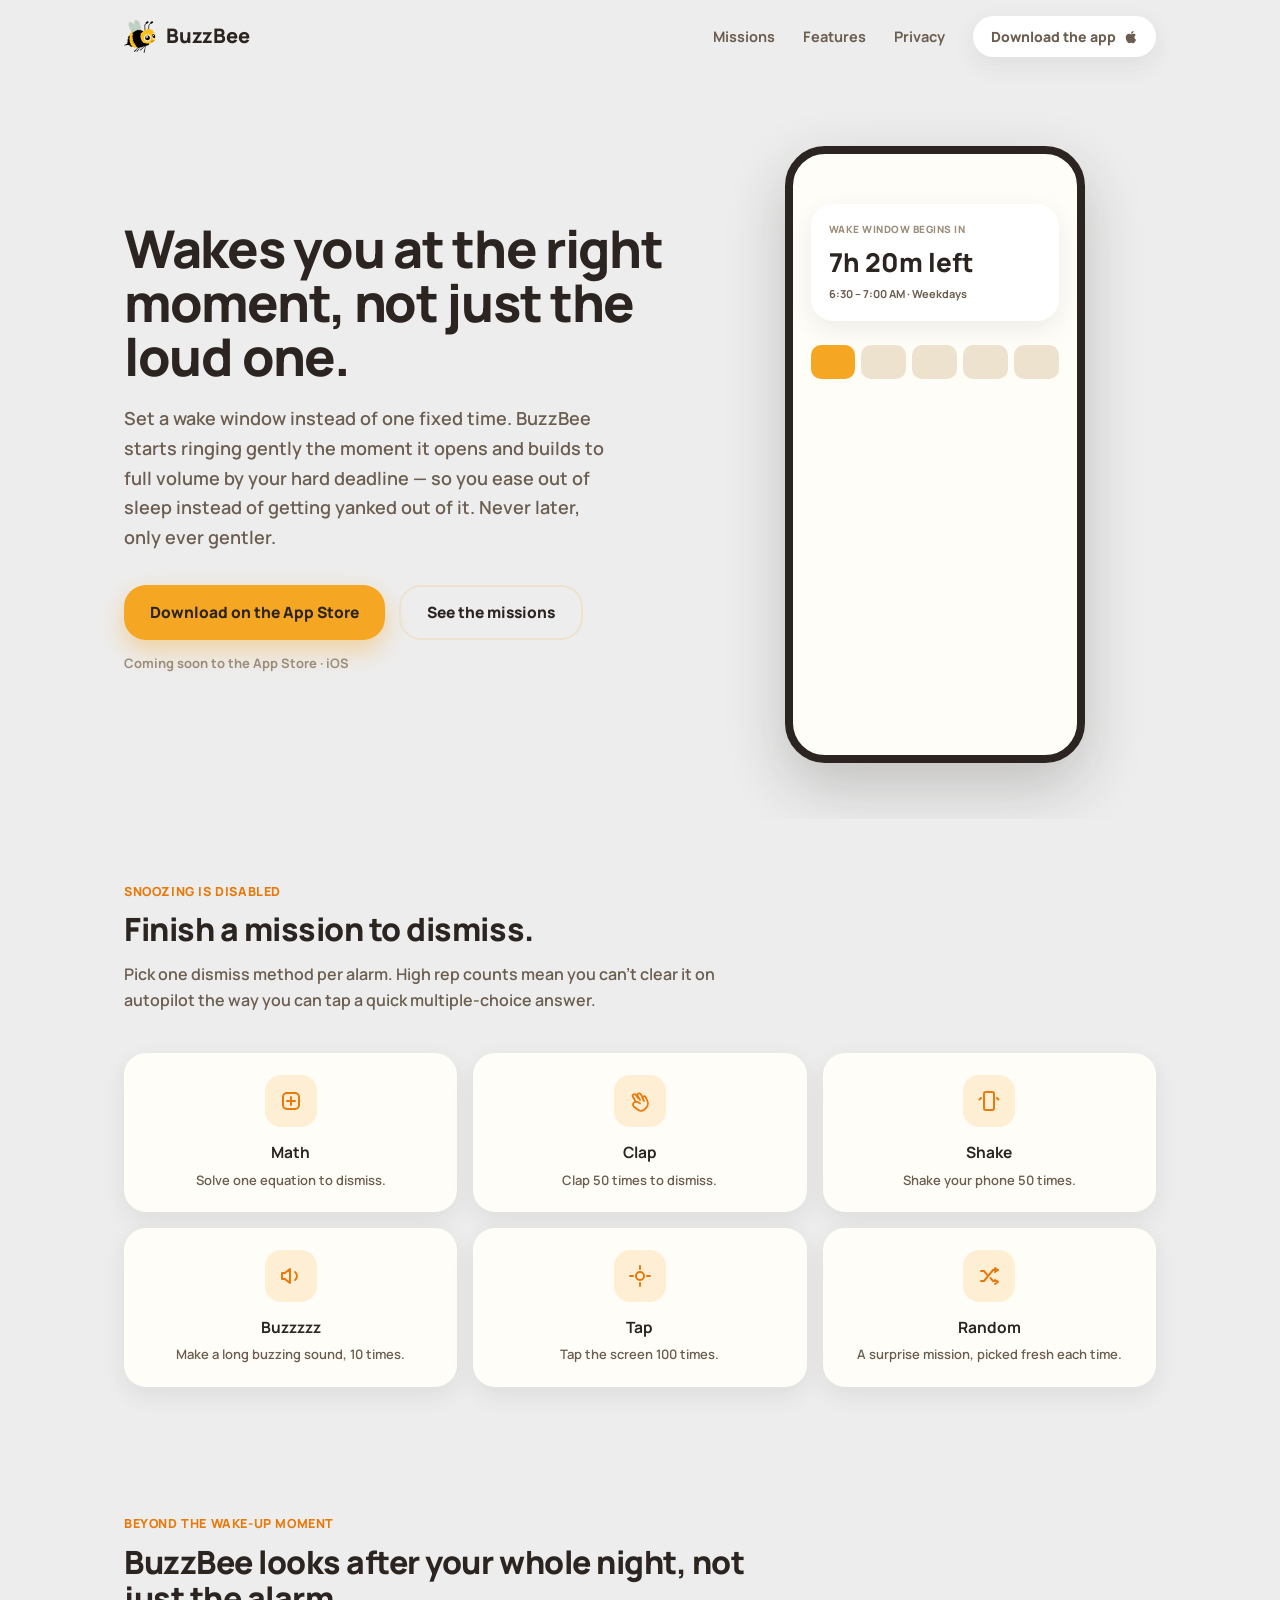
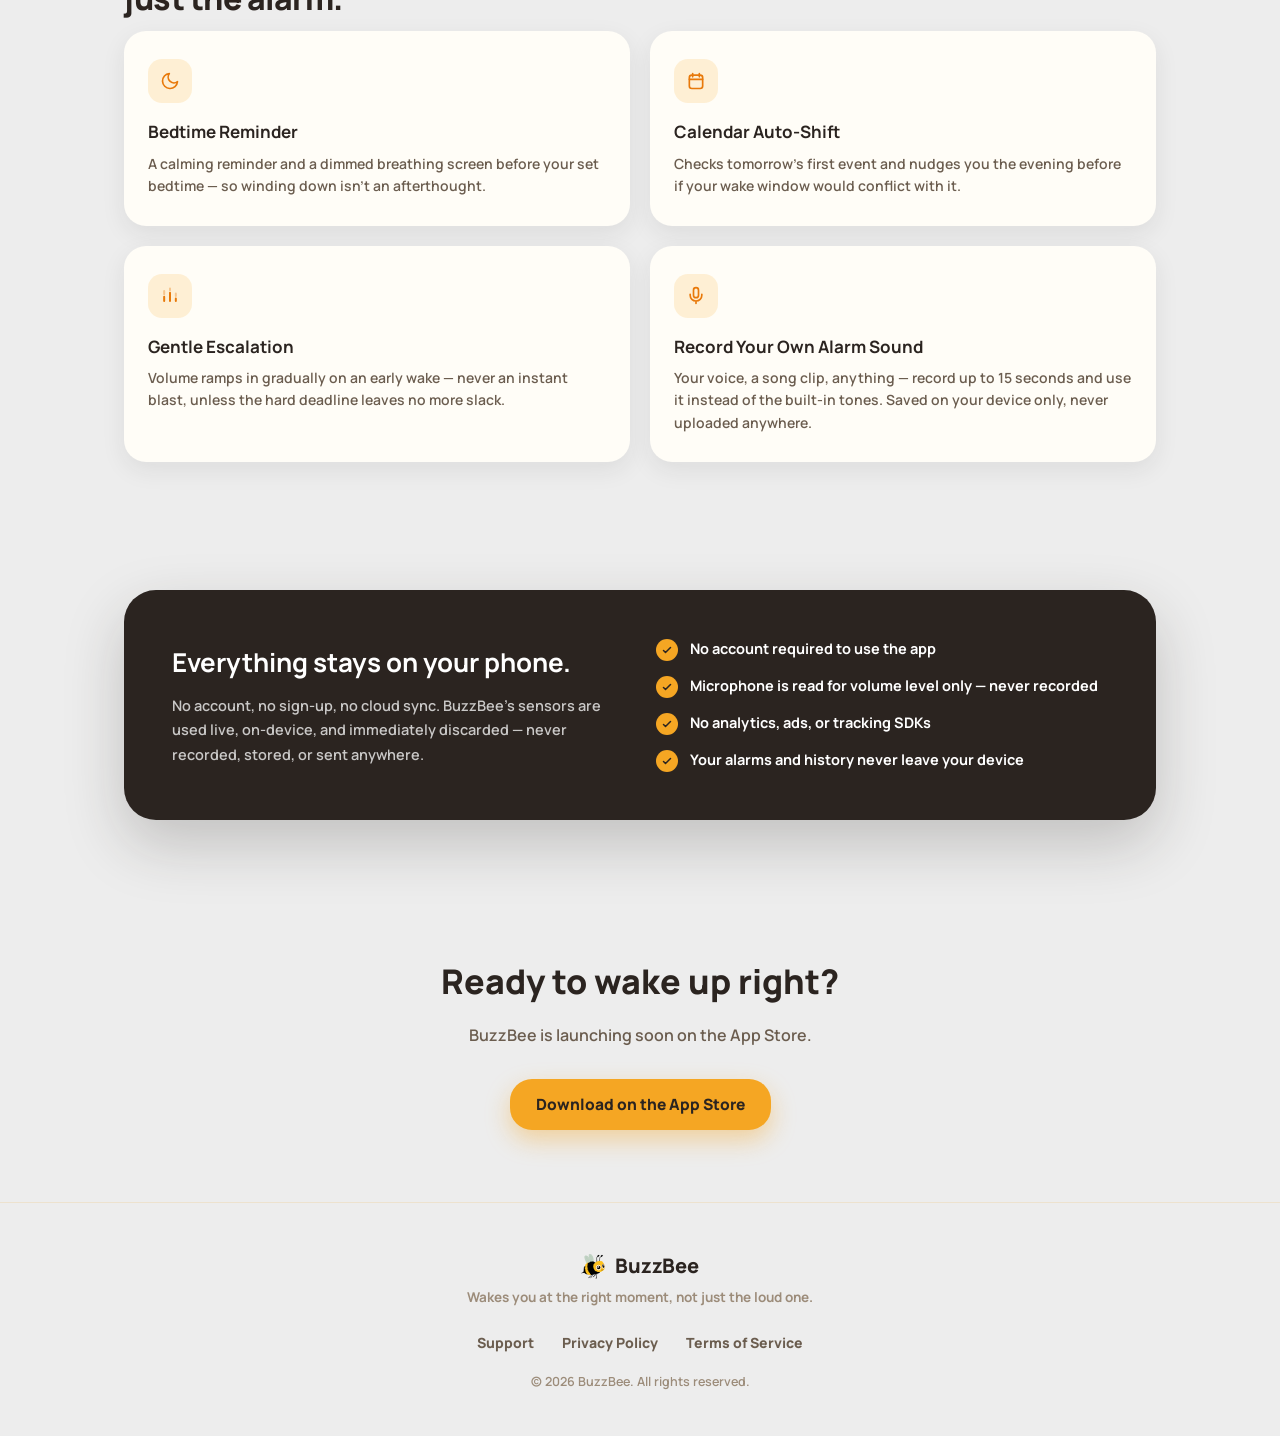
==== commit feab18b3: "clean up" ====
--- a/index.html
+++ b/index.html
@@ -176,11 +176,12 @@
         <div class="feature-card reveal">
           <div class="icon-badge">
             <svg width="20" height="20" viewBox="0 0 24 24" fill="none" aria-hidden="true">
-              <path d="M5 13l4 4L19 7" stroke="#E8790A" stroke-width="2.4" stroke-linecap="round" stroke-linejoin="round"/>
-            </svg>
-          </div>
-          <h3>Task After You're Awake</h3>
-          <p>Chain reminders to any alarm — "Taking a bath," "Walk for 10 minutes" — each with its own time. They only reach you once you've actually finished the alarm's mission.</p>
+              <rect x="9" y="2" width="6" height="12" rx="3" stroke="#E8790A" stroke-width="2"/>
+              <path d="M5 10v1a7 7 0 0 0 14 0v-1M12 18v3" stroke="#E8790A" stroke-width="2" stroke-linecap="round"/>
+            </svg>
+          </div>
+          <h3>Record Your Own Alarm Sound</h3>
+          <p>Your voice, a song clip, anything — record up to 15 seconds and use it instead of the built-in tones. Saved on your device only, never uploaded anywhere.</p>
         </div>
       </div>
     </div>
--- a/styles.css
+++ b/styles.css
@@ -102,7 +102,8 @@
     transition-delay: 0s;
   }
   .hero-inner > *,
-  .phone-mock {
+  .phone-mock,
+  .mock-chip.active {
     animation: none !important;
   }
 }
@@ -176,27 +177,35 @@
   text-decoration: none;
   color: var(--ink-soft);
   position: relative;
-  transition: color var(--dur-fast) var(--ease-out);
 }
 
 .nav-links a:not(.btn)::after {
   content: '';
   position: absolute;
   left: 0;
-  right: 100%;
   bottom: -4px;
+  width: 100%;
   height: 2px;
   background: var(--accent-deep);
   border-radius: 2px;
-  transition: right var(--dur-fast) var(--ease-out);
-}
-
-.nav-links a:not(.btn):hover {
-  color: var(--ink);
-}
-
-.nav-links a:not(.btn):hover::after {
-  right: 0;
+  transform: scaleX(0);
+  transform-origin: left;
+}
+
+/* Touch fires false hovers on tap — real devices only get the sweep. */
+@media (hover: hover) and (pointer: fine) {
+  .nav-links a:not(.btn) {
+    transition: color var(--dur-fast) var(--ease-out);
+  }
+  .nav-links a:not(.btn)::after {
+    transition: transform var(--dur-fast) var(--ease-out);
+  }
+  .nav-links a:not(.btn):hover {
+    color: var(--ink);
+  }
+  .nav-links a:not(.btn):hover::after {
+    transform: scaleX(1);
+  }
 }
 
 /* ---------- Buttons ---------- */
@@ -218,8 +227,21 @@
               background-color var(--dur-fast) var(--ease-out);
 }
 
-.btn:hover {
-  transform: translateY(-2px);
+/* :active (below) is the real touch feedback — :hover is mouse-only, so it never sticks after a tap. */
+@media (hover: hover) and (pointer: fine) {
+  .btn:hover {
+    transform: translateY(-2px);
+  }
+  .btn-primary:hover {
+    background: #f7b13f;
+    box-shadow: 0 14px 32px rgba(245, 166, 35, 0.5);
+  }
+  .btn-outline:hover {
+    border-color: var(--ink-faint);
+  }
+  .btn-white:hover {
+    box-shadow: var(--shadow-card-hover);
+  }
 }
 
 /* Feedback lands on press, not on release — the moment lag appears, directness dies. */
@@ -235,29 +257,16 @@
   box-shadow: 0 10px 24px rgba(245, 166, 35, 0.4);
 }
 
-.btn-primary:hover {
-  background: #f7b13f;
-  box-shadow: 0 14px 32px rgba(245, 166, 35, 0.5);
-}
-
 .btn-outline {
   background: transparent;
   color: var(--ink);
   border: 2px solid var(--track-off);
 }
 
-.btn-outline:hover {
-  border-color: var(--ink-faint);
-}
-
 .btn-white {
   background: var(--white);
   color: var(--ink);
   box-shadow: var(--shadow-card);
-}
-
-.btn-white:hover {
-  box-shadow: var(--shadow-card-hover);
 }
 
 .btn-sm {
@@ -398,7 +407,7 @@
   transition: transform var(--dur-base) var(--ease-out);
 }
 
-@media (hover: hover) {
+@media (hover: hover) and (pointer: fine) {
   .hero-art:hover .phone-mock {
     transform: translateY(-4px) rotate(-0.6deg);
   }
@@ -515,7 +524,7 @@
               box-shadow var(--dur-fast) var(--ease-out);
 }
 
-@media (hover: hover) {
+@media (hover: hover) and (pointer: fine) {
   .mission-card:hover {
     transform: translateY(-4px);
     box-shadow: var(--shadow-card-hover);
@@ -523,11 +532,6 @@
   .mission-card:hover .mission-icon {
     transform: scale(1.08);
   }
-}
-
-.mission-card:active {
-  transform: scale(0.98);
-  transition-duration: var(--dur-instant);
 }
 
 .mission-icon {
@@ -576,7 +580,7 @@
               box-shadow var(--dur-fast) var(--ease-out);
 }
 
-@media (hover: hover) {
+@media (hover: hover) and (pointer: fine) {
   .feature-card:hover {
     transform: translateY(-4px);
     box-shadow: var(--shadow-card-hover);
@@ -584,11 +588,6 @@
   .feature-card:hover .icon-badge {
     transform: scale(1.08);
   }
-}
-
-.feature-card:active {
-  transform: scale(0.99);
-  transition-duration: var(--dur-instant);
 }
 
 .feature-card .icon-badge {
@@ -831,7 +830,7 @@
   transition: box-shadow var(--dur-fast) var(--ease-out);
 }
 
-@media (hover: hover) {
+@media (hover: hover) and (pointer: fine) {
   .faq-item:hover {
     box-shadow: var(--shadow-card-hover);
   }
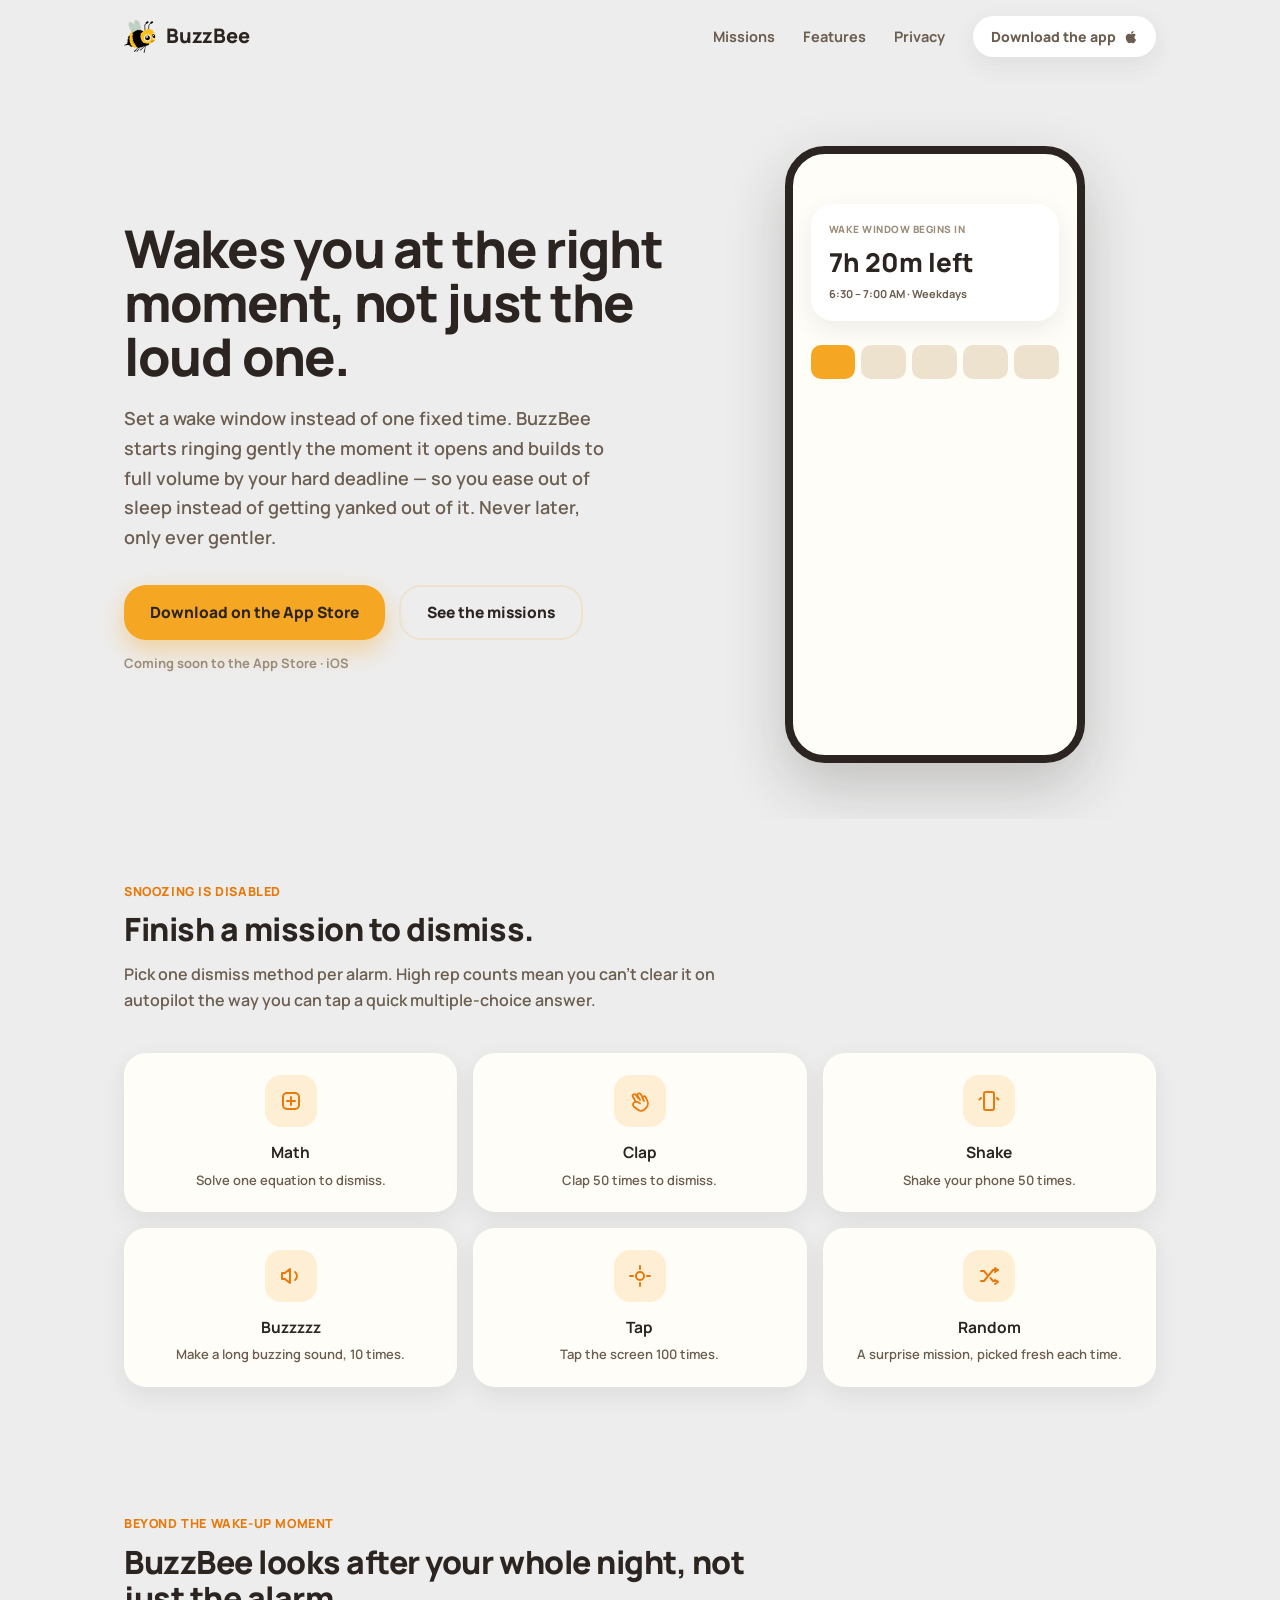
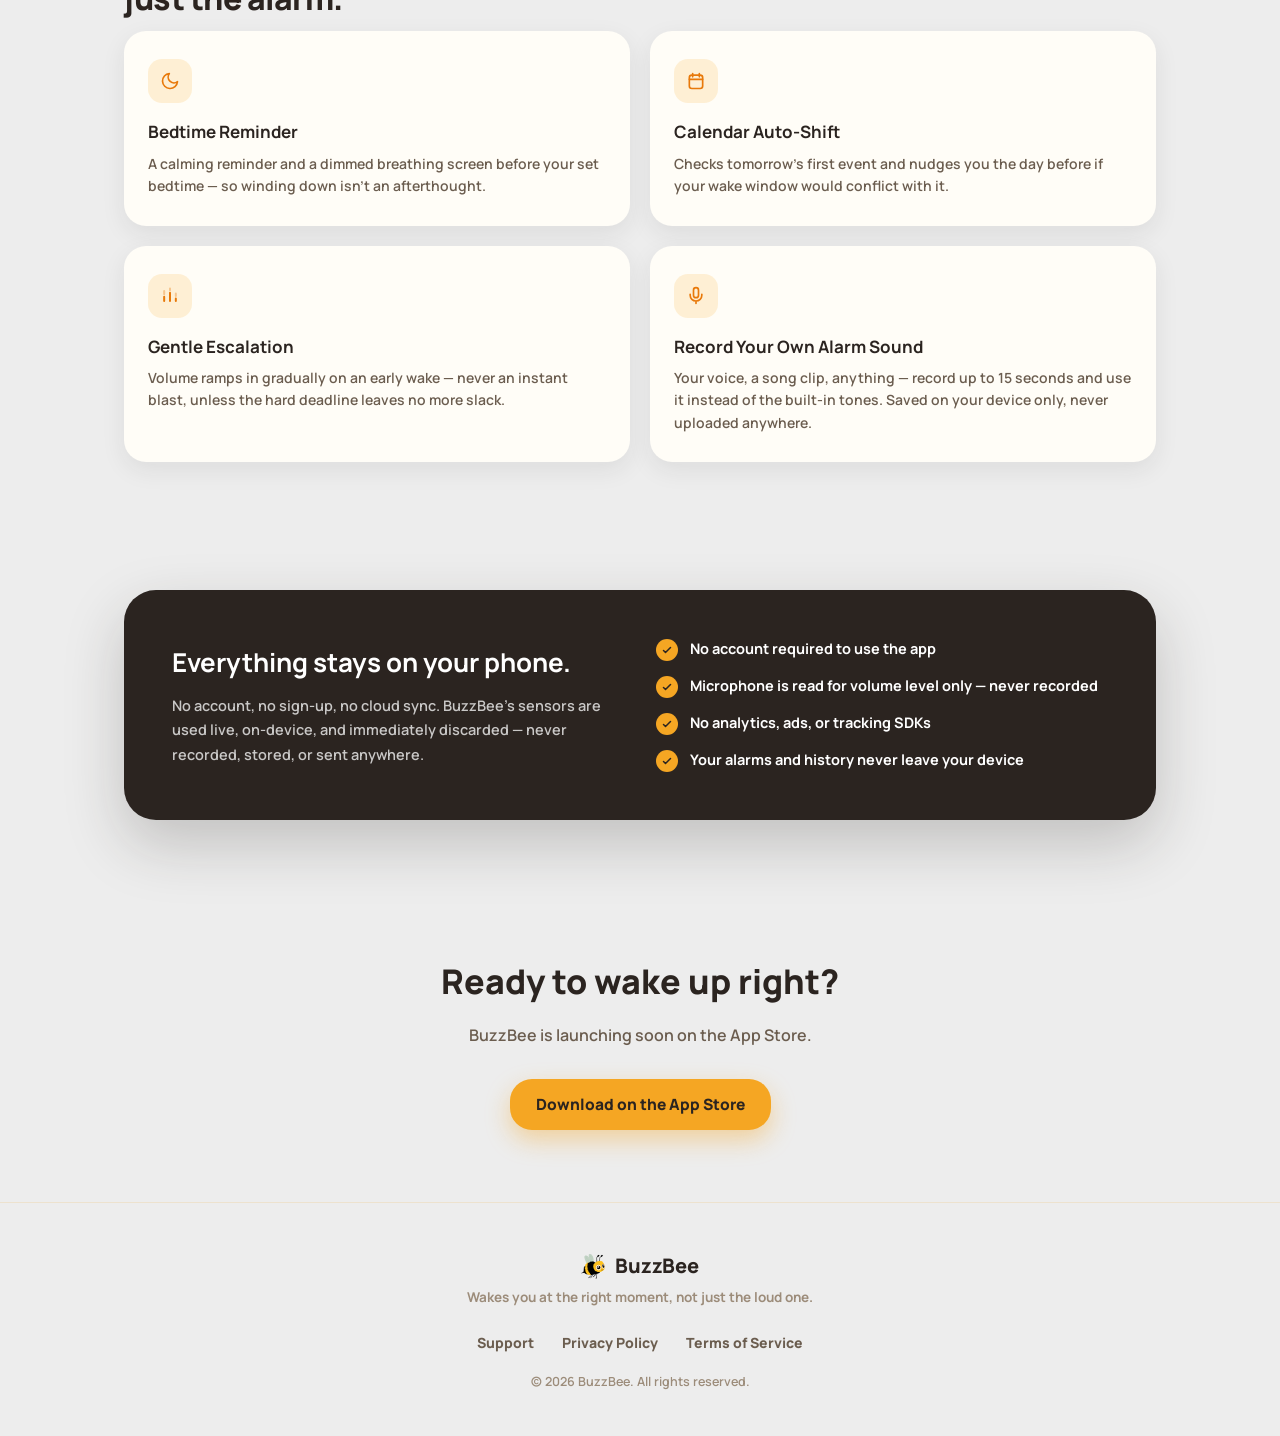
==== commit fa59fa57: "update calendar autoshift" ====
--- a/index.html
+++ b/index.html
@@ -161,7 +161,7 @@
             </svg>
           </div>
           <h3>Calendar Auto-Shift</h3>
-          <p>Checks tomorrow's first event and nudges you the evening before if your wake window would conflict with it.</p>
+          <p>Checks tomorrow's first event and nudges you the day before if your wake window would conflict with it.</p>
         </div>
         <div class="feature-card reveal">
           <div class="icon-badge">
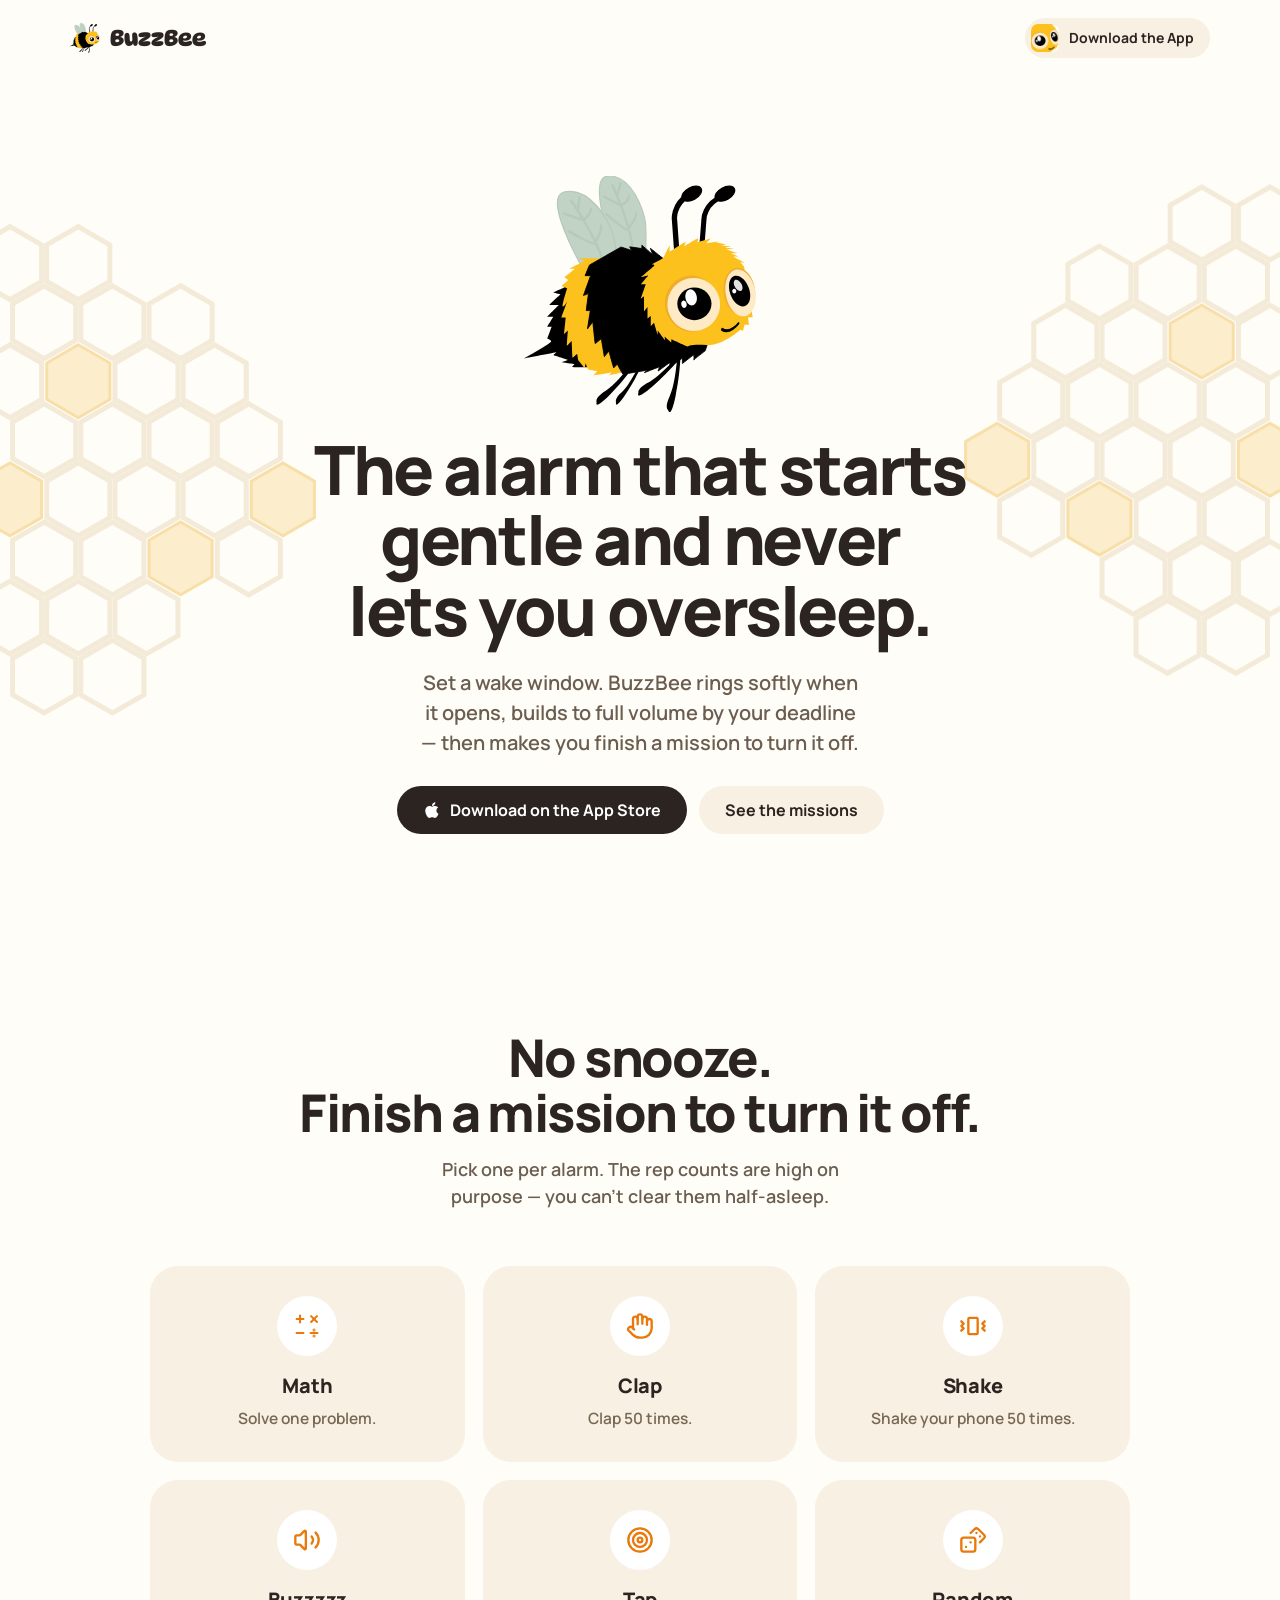
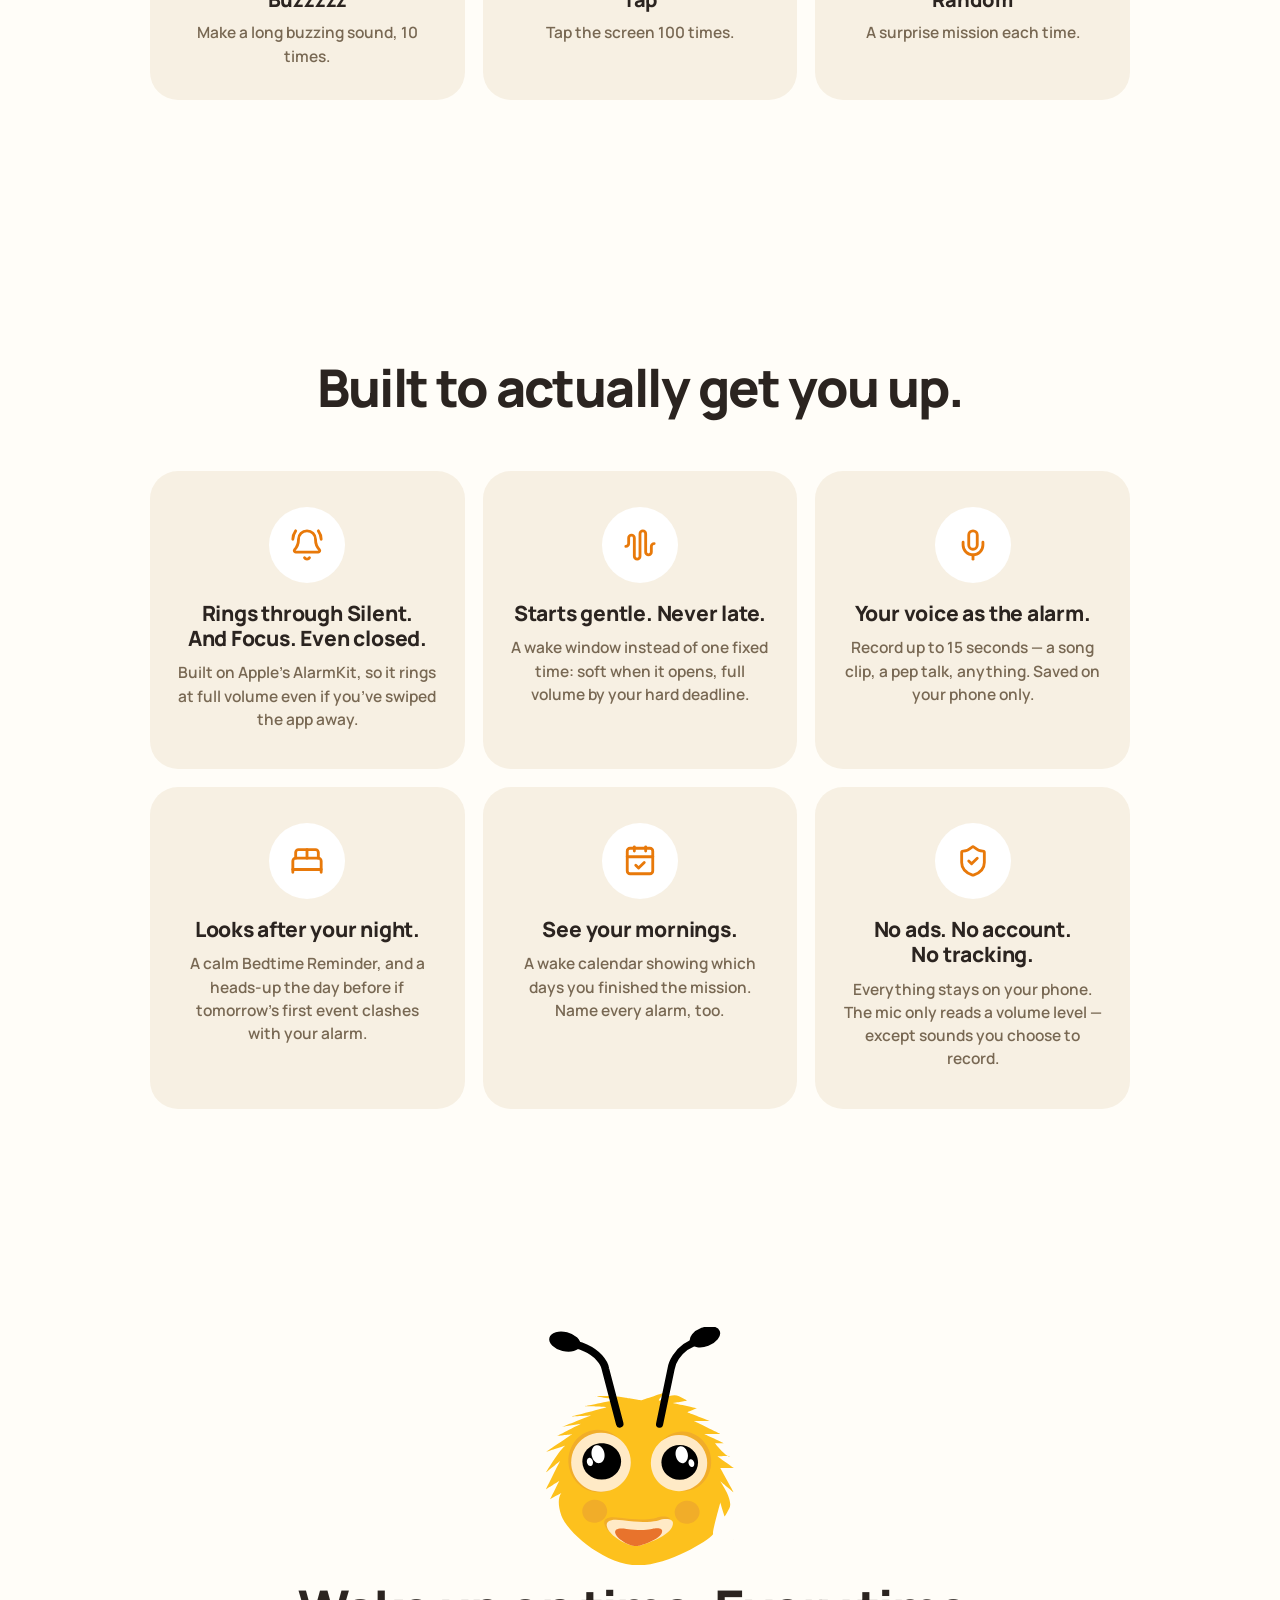
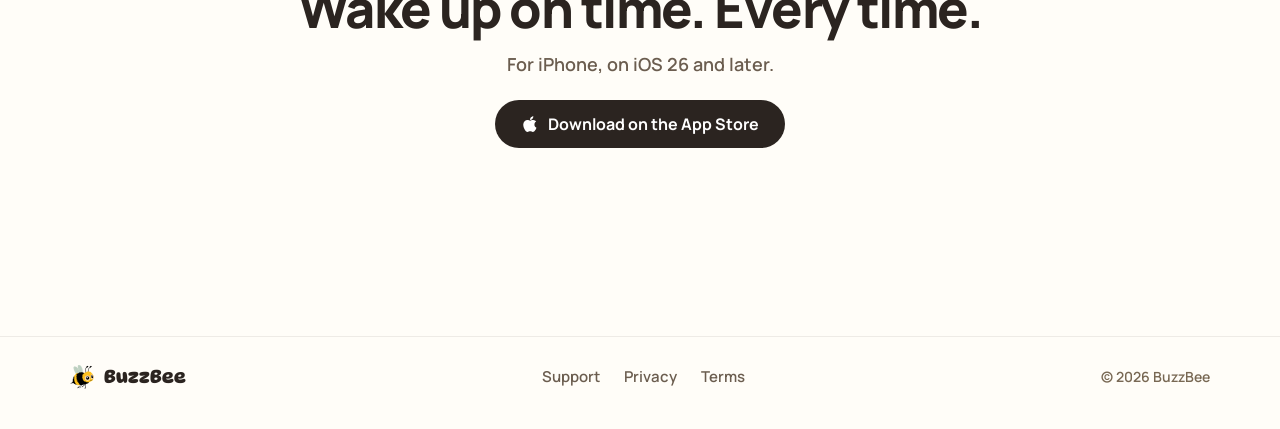
==== commit 0047427b: "Redesing layout" ====
--- a/index.html
+++ b/index.html
@@ -3,261 +3,112 @@
 <head>
   <meta charset="UTF-8" />
   <meta name="viewport" content="width=device-width, initial-scale=1" />
-  <title>BuzzBee — Smart Loud Alarm Clock</title>
-  <meta name="description" content="BuzzBee wakes you within a Wake Window — starting gently and building to full volume, never later than your hard deadline. Plus Bedtime Reminder and calendar-aware scheduling." />
-  <link rel="icon" href="assets/bee-logo.svg" type="image/svg+xml" />
+  <title>BuzzBee — The alarm that starts gentle and never lets you oversleep</title>
+  <meta name="description" content="BuzzBee rings softly when your wake window opens, builds to full volume by your deadline, and makes you finish a mission to turn it off. Rings through Silent mode, even if the app is closed." />
+  <link rel="icon" href="assets/icon.png" type="image/svg+xml" />
   <link rel="preconnect" href="https://fonts.googleapis.com">
   <link rel="preconnect" href="https://fonts.gstatic.com" crossorigin>
-  <link href="https://fonts.googleapis.com/css2?family=Manrope:wght@500;600;700;800&display=swap" rel="stylesheet">
-  <link rel="stylesheet" href="styles.css" />
+  <link href="https://fonts.googleapis.com/css2?family=DynaPuff:wght@700&family=Manrope:wght@500;600;700;800&display=swap" rel="stylesheet">
+  <link rel="stylesheet" href="home.css" />
 </head>
 <body>
 
+  <!-- Pinned to the screen edges (position: fixed) — the page scrolls over them. -->
+    <div class="comb comb-left" aria-hidden="true"><svg viewBox="0 0 386 504"><polygon points="36.6,5.0 68.7,23.5 68.7,60.5 36.6,79.0 4.6,60.5 4.6,23.5" fill="none" stroke="#EFE3CC" stroke-width="5"/><polygon points="105.9,5.0 138.0,23.5 138.0,60.5 105.9,79.0 73.9,60.5 73.9,23.5" fill="none" stroke="#EFE3CC" stroke-width="5"/><polygon points="71.3,65.0 103.3,83.5 103.3,120.5 71.3,139.0 39.2,120.5 39.2,83.5" fill="none" stroke="#EFE3CC" stroke-width="5"/><polygon points="140.6,65.0 172.6,83.5 172.6,120.5 140.6,139.0 108.5,120.5 108.5,83.5" fill="none" stroke="#EFE3CC" stroke-width="5"/><polygon points="209.8,65.0 241.9,83.5 241.9,120.5 209.8,139.0 177.8,120.5 177.8,83.5" fill="none" stroke="#EFE3CC" stroke-width="5"/><polygon points="36.6,125.0 68.7,143.5 68.7,180.5 36.6,199.0 4.6,180.5 4.6,143.5" fill="none" stroke="#EFE3CC" stroke-width="5"/><polygon points="105.9,125.0 138.0,143.5 138.0,180.5 105.9,199.0 73.9,180.5 73.9,143.5" fill="#FBE7BF" stroke="#F6D48E" stroke-width="3"/><polygon points="175.2,125.0 207.2,143.5 207.2,180.5 175.2,199.0 143.2,180.5 143.2,143.5" fill="none" stroke="#EFE3CC" stroke-width="5"/><polygon points="244.5,125.0 276.5,143.5 276.5,180.5 244.5,199.0 212.4,180.5 212.4,143.5" fill="none" stroke="#EFE3CC" stroke-width="5"/><polygon points="71.3,185.0 103.3,203.5 103.3,240.5 71.3,259.0 39.2,240.5 39.2,203.5" fill="none" stroke="#EFE3CC" stroke-width="5"/><polygon points="140.6,185.0 172.6,203.5 172.6,240.5 140.6,259.0 108.5,240.5 108.5,203.5" fill="none" stroke="#EFE3CC" stroke-width="5"/><polygon points="209.8,185.0 241.9,203.5 241.9,240.5 209.8,259.0 177.8,240.5 177.8,203.5" fill="none" stroke="#EFE3CC" stroke-width="5"/><polygon points="279.1,185.0 311.2,203.5 311.2,240.5 279.1,259.0 247.1,240.5 247.1,203.5" fill="none" stroke="#EFE3CC" stroke-width="5"/><polygon points="36.6,245.0 68.7,263.5 68.7,300.5 36.6,319.0 4.6,300.5 4.6,263.5" fill="#FBE7BF" stroke="#F6D48E" stroke-width="3"/><polygon points="105.9,245.0 138.0,263.5 138.0,300.5 105.9,319.0 73.9,300.5 73.9,263.5" fill="none" stroke="#EFE3CC" stroke-width="5"/><polygon points="175.2,245.0 207.2,263.5 207.2,300.5 175.2,319.0 143.2,300.5 143.2,263.5" fill="none" stroke="#EFE3CC" stroke-width="5"/><polygon points="244.5,245.0 276.5,263.5 276.5,300.5 244.5,319.0 212.4,300.5 212.4,263.5" fill="none" stroke="#EFE3CC" stroke-width="5"/><polygon points="313.8,245.0 345.8,263.5 345.8,300.5 313.8,319.0 281.7,300.5 281.7,263.5" fill="#FBE7BF" stroke="#F6D48E" stroke-width="3"/><polygon points="71.3,305.0 103.3,323.5 103.3,360.5 71.3,379.0 39.2,360.5 39.2,323.5" fill="none" stroke="#EFE3CC" stroke-width="5"/><polygon points="140.6,305.0 172.6,323.5 172.6,360.5 140.6,379.0 108.5,360.5 108.5,323.5" fill="none" stroke="#EFE3CC" stroke-width="5"/><polygon points="209.8,305.0 241.9,323.5 241.9,360.5 209.8,379.0 177.8,360.5 177.8,323.5" fill="#FBE7BF" stroke="#F6D48E" stroke-width="3"/><polygon points="279.1,305.0 311.2,323.5 311.2,360.5 279.1,379.0 247.1,360.5 247.1,323.5" fill="none" stroke="#EFE3CC" stroke-width="5"/><polygon points="36.6,365.0 68.7,383.5 68.7,420.5 36.6,439.0 4.6,420.5 4.6,383.5" fill="none" stroke="#EFE3CC" stroke-width="5"/><polygon points="105.9,365.0 138.0,383.5 138.0,420.5 105.9,439.0 73.9,420.5 73.9,383.5" fill="none" stroke="#EFE3CC" stroke-width="5"/><polygon points="175.2,365.0 207.2,383.5 207.2,420.5 175.2,439.0 143.2,420.5 143.2,383.5" fill="none" stroke="#EFE3CC" stroke-width="5"/><polygon points="71.3,425.0 103.3,443.5 103.3,480.5 71.3,499.0 39.2,480.5 39.2,443.5" fill="none" stroke="#EFE3CC" stroke-width="5"/><polygon points="140.6,425.0 172.6,443.5 172.6,480.5 140.6,499.0 108.5,480.5 108.5,443.5" fill="none" stroke="#EFE3CC" stroke-width="5"/></svg></div>
+    <div class="comb comb-right" aria-hidden="true"><svg viewBox="0 0 386 504"><polygon points="36.6,5.0 68.7,23.5 68.7,60.5 36.6,79.0 4.6,60.5 4.6,23.5" fill="none" stroke="#EFE3CC" stroke-width="5"/><polygon points="105.9,5.0 138.0,23.5 138.0,60.5 105.9,79.0 73.9,60.5 73.9,23.5" fill="none" stroke="#EFE3CC" stroke-width="5"/><polygon points="71.3,65.0 103.3,83.5 103.3,120.5 71.3,139.0 39.2,120.5 39.2,83.5" fill="none" stroke="#EFE3CC" stroke-width="5"/><polygon points="140.6,65.0 172.6,83.5 172.6,120.5 140.6,139.0 108.5,120.5 108.5,83.5" fill="none" stroke="#EFE3CC" stroke-width="5"/><polygon points="209.8,65.0 241.9,83.5 241.9,120.5 209.8,139.0 177.8,120.5 177.8,83.5" fill="none" stroke="#EFE3CC" stroke-width="5"/><polygon points="36.6,125.0 68.7,143.5 68.7,180.5 36.6,199.0 4.6,180.5 4.6,143.5" fill="none" stroke="#EFE3CC" stroke-width="5"/><polygon points="105.9,125.0 138.0,143.5 138.0,180.5 105.9,199.0 73.9,180.5 73.9,143.5" fill="#FBE7BF" stroke="#F6D48E" stroke-width="3"/><polygon points="175.2,125.0 207.2,143.5 207.2,180.5 175.2,199.0 143.2,180.5 143.2,143.5" fill="none" stroke="#EFE3CC" stroke-width="5"/><polygon points="244.5,125.0 276.5,143.5 276.5,180.5 244.5,199.0 212.4,180.5 212.4,143.5" fill="none" stroke="#EFE3CC" stroke-width="5"/><polygon points="71.3,185.0 103.3,203.5 103.3,240.5 71.3,259.0 39.2,240.5 39.2,203.5" fill="none" stroke="#EFE3CC" stroke-width="5"/><polygon points="140.6,185.0 172.6,203.5 172.6,240.5 140.6,259.0 108.5,240.5 108.5,203.5" fill="none" stroke="#EFE3CC" stroke-width="5"/><polygon points="209.8,185.0 241.9,203.5 241.9,240.5 209.8,259.0 177.8,240.5 177.8,203.5" fill="none" stroke="#EFE3CC" stroke-width="5"/><polygon points="279.1,185.0 311.2,203.5 311.2,240.5 279.1,259.0 247.1,240.5 247.1,203.5" fill="none" stroke="#EFE3CC" stroke-width="5"/><polygon points="36.6,245.0 68.7,263.5 68.7,300.5 36.6,319.0 4.6,300.5 4.6,263.5" fill="#FBE7BF" stroke="#F6D48E" stroke-width="3"/><polygon points="105.9,245.0 138.0,263.5 138.0,300.5 105.9,319.0 73.9,300.5 73.9,263.5" fill="none" stroke="#EFE3CC" stroke-width="5"/><polygon points="175.2,245.0 207.2,263.5 207.2,300.5 175.2,319.0 143.2,300.5 143.2,263.5" fill="none" stroke="#EFE3CC" stroke-width="5"/><polygon points="244.5,245.0 276.5,263.5 276.5,300.5 244.5,319.0 212.4,300.5 212.4,263.5" fill="none" stroke="#EFE3CC" stroke-width="5"/><polygon points="313.8,245.0 345.8,263.5 345.8,300.5 313.8,319.0 281.7,300.5 281.7,263.5" fill="#FBE7BF" stroke="#F6D48E" stroke-width="3"/><polygon points="71.3,305.0 103.3,323.5 103.3,360.5 71.3,379.0 39.2,360.5 39.2,323.5" fill="none" stroke="#EFE3CC" stroke-width="5"/><polygon points="140.6,305.0 172.6,323.5 172.6,360.5 140.6,379.0 108.5,360.5 108.5,323.5" fill="none" stroke="#EFE3CC" stroke-width="5"/><polygon points="209.8,305.0 241.9,323.5 241.9,360.5 209.8,379.0 177.8,360.5 177.8,323.5" fill="#FBE7BF" stroke="#F6D48E" stroke-width="3"/><polygon points="279.1,305.0 311.2,323.5 311.2,360.5 279.1,379.0 247.1,360.5 247.1,323.5" fill="none" stroke="#EFE3CC" stroke-width="5"/><polygon points="36.6,365.0 68.7,383.5 68.7,420.5 36.6,439.0 4.6,420.5 4.6,383.5" fill="none" stroke="#EFE3CC" stroke-width="5"/><polygon points="105.9,365.0 138.0,383.5 138.0,420.5 105.9,439.0 73.9,420.5 73.9,383.5" fill="none" stroke="#EFE3CC" stroke-width="5"/><polygon points="175.2,365.0 207.2,383.5 207.2,420.5 175.2,439.0 143.2,420.5 143.2,383.5" fill="none" stroke="#EFE3CC" stroke-width="5"/><polygon points="71.3,425.0 103.3,443.5 103.3,480.5 71.3,499.0 39.2,480.5 39.2,443.5" fill="none" stroke="#EFE3CC" stroke-width="5"/><polygon points="140.6,425.0 172.6,443.5 172.6,480.5 140.6,499.0 108.5,480.5 108.5,443.5" fill="none" stroke="#EFE3CC" stroke-width="5"/></svg></div>
+
   <nav class="nav">
-    <div class="nav-inner">
-      <a class="brand" href="index.html">
-        <img src="assets/bee-logo.svg" alt="BuzzBee" />
-        <span class="brand-name">BuzzBee</span>
-      </a>
-      <div class="nav-links">
-        <a href="#missions" class="hide-mobile">Missions</a>
-        <a href="#features" class="hide-mobile">Features</a>
-        <a href="#privacy" class="hide-mobile">Privacy</a>
-        <a class="btn btn-white btn-pill btn-sm" href="#" title="Coming soon — link will be added once BuzzBee is live on the App Store">
-          Download the app
-          <svg width="14" height="14" viewBox="0 0 384 512" fill="currentColor" aria-hidden="true">
-            <path d="M318.7 268.7c-.2-36.7 16.4-64.4 50-84.8-18.8-26.9-47.2-41.7-84.7-44.6-35.5-2.8-74.3 20.7-88.5 20.7-15 0-49.4-19.7-76.4-19.7C63.3 141 0 184.8 0 273.5c0 26.2 4.8 53.3 14.4 81.2 12.8 37.1 59 128 107.2 126.5 25.2-.6 43-17.9 75.8-17.9 31.8 0 48.3 17.9 76.4 17.9 48.6-.7 90.4-83.4 102.6-120.6-65.2-30.7-57.7-90-57.7-91.9zm-56.6-164.2c27.3-32.4 24.8-61.9 24-72.5-24.1 1.4-52 16.4-67.9 34.9-17.5 19.8-27.8 44.3-25.6 71.9 26.1 2 49.9-11.4 69.5-34.3z"/>
-          </svg>
-        </a>
-      </div>
-    </div>
+    <a class="brand" href="index.html">
+      <img src="assets/bee-logo.svg" alt="" />
+      <span>BuzzBee</span>
+    </a>
+    <!-- TODO at launch: replace the dummy App Store URL (3 places on this page). -->
+    <a class="pill pill-ghost pill-sm pill-app" href="https://apps.apple.com/app/buzzbee/id0000000000"><img src="assets/icon.png" alt="" />Download the App</a>
   </nav>
 
   <header class="hero">
-    <div class="wrap hero-inner">
-      <div>
-        <h1>Wakes you at the right moment, not just the loud one.</h1>
-        <p class="lede">
-          Set a wake window instead of one fixed time. BuzzBee starts ringing gently the moment
-          it opens and builds to full volume by your hard deadline — so you ease out of sleep
-          instead of getting yanked out of it. Never later, only ever gentler.
-        </p>
-        <div class="hero-ctas">
-          <a class="btn btn-primary" href="#" title="Coming soon — link will be added once BuzzBee is live on the App Store">Download on the App Store</a>
-          <a class="btn btn-outline" href="#missions">See the missions</a>
-        </div>
-        <p class="hero-note">Coming soon to the App Store · iOS</p>
-      </div>
-      <div class="hero-art">
-        <div class="phone-mock">
-          <div class="mock-hero">
-            <div class="mock-eyebrow">Wake Window begins in</div>
-            <div class="mock-time">7h 20m left</div>
-            <div class="mock-sub">6:30 – 7:00 AM · Weekdays</div>
-          </div>
-          <div class="mock-chip-row">
-            <div class="mock-chip active"></div>
-            <div class="mock-chip"></div>
-            <div class="mock-chip"></div>
-            <div class="mock-chip"></div>
-            <div class="mock-chip"></div>
-          </div>
-        </div>
+    <div class="hero-content">
+      <img class="hero-bee" src="assets/bee-logo.svg" alt="The BuzzBee mascot" />
+      <h1>The alarm that starts gentle and never lets you oversleep.</h1>
+      <p class="lede">Set a wake window. BuzzBee rings softly when it opens, builds to full volume by your deadline — then makes you finish a mission to turn it off.</p>
+      <div class="cta-row">
+        <a class="pill pill-dark" href="https://apps.apple.com/app/buzzbee/id0000000000"><svg viewBox="0 0 384 512" fill="currentColor" aria-hidden="true"><path d="M318.7 268.7c-.2-36.7 16.4-64.4 50-84.8-18.8-26.9-47.2-41.7-84.7-44.6-35.5-2.8-74.3 20.7-88.5 20.7-15 0-49.4-19.7-76.4-19.7C63.3 141 0 184.8 0 273.5c0 26.2 4.8 53.3 14.4 81.2 12.8 37.1 59 128 107.2 126.5 25.2-.6 43-17.9 75.8-17.9 31.8 0 48.3 17.9 76.4 17.9 48.6-.7 90.4-83.4 102.6-120.6-65.2-30.7-57.7-90-57.7-91.9zm-56.6-164.2c27.3-32.4 24.8-61.9 24-72.5-24.1 1.4-52 16.4-67.9 34.9-17.5 19.8-27.8 44.3-25.6 71.9 26.1 2 49.9-11.4 69.5-34.3z"/></svg>Download on the App Store</a>
+        <a class="pill pill-ghost" href="#missions">See the missions</a>
       </div>
     </div>
   </header>
 
-  <section id="missions">
-    <div class="wrap">
-      <span class="section-label reveal">Snoozing is disabled</span>
-      <h2 class="section-title reveal">Finish a mission to dismiss.</h2>
-      <p class="section-sub reveal">
-        Pick one dismiss method per alarm. High rep counts mean you can't clear it on
-        autopilot the way you can tap a quick multiple-choice answer.
-      </p>
-      <div class="mission-grid">
-        <div class="mission-card reveal">
-          <div class="mission-icon">
-            <svg width="24" height="24" viewBox="0 0 24 24" fill="none" aria-hidden="true">
-              <rect x="4" y="4" width="16" height="16" rx="4" stroke="#E8790A" stroke-width="2"/>
-              <path d="M8 12h8M12 8v8" stroke="#E8790A" stroke-width="2" stroke-linecap="round"/>
-            </svg>
-          </div>
-          <h3>Math</h3>
-          <p>Solve one equation to dismiss.</p>
-        </div>
-        <div class="mission-card reveal">
-          <div class="mission-icon">
-            <svg width="24" height="24" viewBox="0 0 24 24" fill="none" aria-hidden="true">
-              <path d="M8 13l-3-5a1.8 1.8 0 0 1 3-2l2 3M12 11l-2.5-4.3a1.8 1.8 0 0 1 3-1.8L15 9M16 12l-1.5-2.5a1.7 1.7 0 0 1 2.8-1.8L19 11a7 7 0 0 1-2 9l-1 .8a5 5 0 0 1-6 0l-4-3a3 3 0 0 1 3-5l3 1.5" stroke="#E8790A" stroke-width="1.8" stroke-linecap="round" stroke-linejoin="round"/>
-            </svg>
-          </div>
-          <h3>Clap</h3>
-          <p>Clap 50 times to dismiss.</p>
-        </div>
-        <div class="mission-card reveal">
-          <div class="mission-icon">
-            <svg width="24" height="24" viewBox="0 0 24 24" fill="none" aria-hidden="true">
-              <rect x="7" y="3" width="10" height="18" rx="2" stroke="#E8790A" stroke-width="2"/>
-              <path d="M4 9l-1.5 1.5M20 9l1.5 1.5" stroke="#E8790A" stroke-width="2" stroke-linecap="round"/>
-            </svg>
-          </div>
-          <h3>Shake</h3>
-          <p>Shake your phone 50 times.</p>
-        </div>
-        <div class="mission-card reveal">
-          <div class="mission-icon">
-            <svg width="24" height="24" viewBox="0 0 24 24" fill="none" aria-hidden="true">
-              <path d="M11 5 6 9H3v6h3l5 4z" stroke="#E8790A" stroke-width="2" stroke-linejoin="round"/>
-              <path d="M16 8a5 5 0 0 1 0 8" stroke="#E8790A" stroke-width="2" stroke-linecap="round"/>
-            </svg>
-          </div>
-          <h3>Buzzzzz</h3>
-          <p>Make a long buzzing sound, 10 times.</p>
-        </div>
-        <div class="mission-card reveal">
-          <div class="mission-icon">
-            <svg width="24" height="24" viewBox="0 0 24 24" fill="none" aria-hidden="true">
-              <circle cx="12" cy="12" r="4" stroke="#E8790A" stroke-width="2"/>
-              <path d="M12 2v3M12 19v3M2 12h3M19 12h3" stroke="#E8790A" stroke-width="2" stroke-linecap="round"/>
-            </svg>
-          </div>
-          <h3>Tap</h3>
-          <p>Tap the screen 100 times.</p>
-        </div>
-        <div class="mission-card reveal">
-          <div class="mission-icon">
-            <svg width="24" height="24" viewBox="0 0 24 24" fill="none" aria-hidden="true">
-              <path d="M4 17h3l9-11h4M4 7h3l3 3.6M20 17h-4l-2.4-2.9" stroke="#E8790A" stroke-width="2" stroke-linecap="round" stroke-linejoin="round"/>
-              <path d="M18 4l3 2-3 2M18 20l3-2-3-2" stroke="#E8790A" stroke-width="2" stroke-linecap="round" stroke-linejoin="round"/>
-            </svg>
-          </div>
-          <h3>Random</h3>
-          <p>A surprise mission, picked fresh each time.</p>
-        </div>
+  <section id="missions" class="section">
+    <div class="section-head reveal">
+      <h2>No snooze.<br>Finish a mission to turn it off.</h2>
+      <p>Pick one per alarm. The rep counts are high on purpose — you can't clear them half-asleep.</p>
+    </div>
+    <div class="grid grid-3">
+      <div class="card reveal"><div class="icon"><svg viewBox="0 0 24 24" fill="none" stroke="currentColor" stroke-width="4.2" stroke-linecap="round" stroke-linejoin="round" aria-hidden="true"><g transform="translate(1 1) scale(0.42)"><path d="M5 12h14"/><path d="M12 5v14"/></g><g transform="translate(13 1) scale(0.42)"><path d="M18 6 6 18"/><path d="m6 6 12 12"/></g><g transform="translate(1 13) scale(0.42)"><path d="M5 12h14"/></g><g transform="translate(13 13) scale(0.42)"><circle cx="12" cy="6" r="1"/><line x1="5" x2="19" y1="12" y2="12"/><circle cx="12" cy="18" r="1"/></g></svg></div><h3>Math</h3><p>Solve one problem.</p></div>
+      <div class="card reveal"><div class="icon"><svg viewBox="0 0 24 24" fill="none" stroke="currentColor" stroke-width="2" stroke-linecap="round" stroke-linejoin="round" aria-hidden="true"><path d="M18 11V6a2 2 0 0 0-2-2a2 2 0 0 0-2 2"/><path d="M14 10V4a2 2 0 0 0-2-2a2 2 0 0 0-2 2v2"/><path d="M10 10.5V6a2 2 0 0 0-2-2a2 2 0 0 0-2 2v8"/><path d="M18 8a2 2 0 1 1 4 0v6a8 8 0 0 1-8 8h-2c-2.8 0-4.5-.86-5.99-2.34l-3.6-3.6a2 2 0 0 1 2.83-2.82L7 15"/></svg></div><h3>Clap</h3><p>Clap 50 times.</p></div>
+      <div class="card reveal"><div class="icon"><svg viewBox="0 0 24 24" fill="none" stroke="currentColor" stroke-width="2" stroke-linecap="round" stroke-linejoin="round" aria-hidden="true"><path d="m2 8 2 2-2 2 2 2-2 2"/><path d="m22 8-2 2 2 2-2 2 2 2"/><rect width="8" height="14" x="8" y="5" rx="1"/></svg></div><h3>Shake</h3><p>Shake your phone 50 times.</p></div>
+      <div class="card reveal"><div class="icon"><svg viewBox="0 0 24 24" fill="none" stroke="currentColor" stroke-width="2" stroke-linecap="round" stroke-linejoin="round" aria-hidden="true"><path d="M11 4.702a.705.705 0 0 0-1.203-.498L6.413 7.587A1.4 1.4 0 0 1 5.416 8H3a1 1 0 0 0-1 1v6a1 1 0 0 0 1 1h2.416a1.4 1.4 0 0 1 .997.413l3.383 3.384A.705.705 0 0 0 11 19.298z"/><path d="M16 9a5 5 0 0 1 0 6"/><path d="M19.364 18.364a9 9 0 0 0 0-12.728"/></svg></div><h3>Buzzzzz</h3><p>Make a long buzzing sound, 10 times.</p></div>
+      <div class="card reveal"><div class="icon"><svg viewBox="0 0 24 24" fill="none" stroke="currentColor" stroke-width="2" stroke-linecap="round" stroke-linejoin="round" aria-hidden="true"><circle cx="12" cy="12" r="10"/><circle cx="12" cy="12" r="6"/><circle cx="12" cy="12" r="2"/></svg></div><h3>Tap</h3><p>Tap the screen 100 times.</p></div>
+      <div class="card reveal"><div class="icon"><svg viewBox="0 0 24 24" fill="none" stroke="currentColor" stroke-width="2" stroke-linecap="round" stroke-linejoin="round" aria-hidden="true"><rect width="12" height="12" x="2" y="10" rx="2" ry="2"/><path d="m17.92 14 3.5-3.5a2.24 2.24 0 0 0 0-3l-5-4.92a2.24 2.24 0 0 0-3 0L10 6"/><path d="M6 18h.01"/><path d="M10 14h.01"/><path d="M15 6h.01"/><path d="M18 9h.01"/></svg></div><h3>Random</h3><p>A surprise mission each time.</p></div>
+    </div>
+  </section>
+
+  <section id="features" class="section">
+    <div class="section-head reveal">
+      <h2>Built to actually get you up.</h2>
+    </div>
+    <div class="grid grid-3">
+      <div class="card card-lg reveal">
+        <div class="icon icon-lg"><svg viewBox="0 0 24 24" fill="none" stroke="currentColor" stroke-width="2" stroke-linecap="round" stroke-linejoin="round" aria-hidden="true"><path d="M10.268 21a2 2 0 0 0 3.464 0"/><path d="M22 8c0-2.3-.8-4.3-2-6"/><path d="M3.262 15.326A1 1 0 0 0 4 17h16a1 1 0 0 0 .74-1.673C19.41 13.956 18 12.499 18 8A6 6 0 0 0 6 8c0 4.499-1.411 5.956-2.738 7.326"/><path d="M4 2C2.8 3.7 2 5.7 2 8"/></svg></div>
+        <h3>Rings through Silent. And Focus. Even closed.</h3>
+        <p>Built on Apple’s AlarmKit, so it rings at full volume even if you’ve swiped the app away.</p>
+      </div>
+      <div class="card card-lg reveal">
+        <div class="icon icon-lg"><svg viewBox="0 0 24 24" fill="none" stroke="currentColor" stroke-width="2" stroke-linecap="round" stroke-linejoin="round" aria-hidden="true"><path d="M2 13a2 2 0 0 0 2-2V7a2 2 0 0 1 4 0v13a2 2 0 0 0 4 0V4a2 2 0 0 1 4 0v13a2 2 0 0 0 4 0v-4a2 2 0 0 1 2-2"/></svg></div>
+        <h3>Starts gentle. Never late.</h3>
+        <p>A wake window instead of one fixed time: soft when it opens, full volume by your hard deadline.</p>
+      </div>
+      <div class="card card-lg reveal">
+        <div class="icon icon-lg"><svg viewBox="0 0 24 24" fill="none" stroke="currentColor" stroke-width="2" stroke-linecap="round" stroke-linejoin="round" aria-hidden="true"><path d="M12 19v3"/><path d="M19 10v2a7 7 0 0 1-14 0v-2"/><rect x="9" y="2" width="6" height="13" rx="3"/></svg></div>
+        <h3>Your voice as the alarm.</h3>
+        <p>Record up to 15 seconds — a song clip, a pep talk, anything. Saved on your phone only.</p>
+      </div>
+      <div class="card card-lg reveal">
+        <div class="icon icon-lg"><svg viewBox="0 0 24 24" fill="none" stroke="currentColor" stroke-width="2" stroke-linecap="round" stroke-linejoin="round" aria-hidden="true"><path d="M2 20v-8a2 2 0 0 1 2-2h16a2 2 0 0 1 2 2v8"/><path d="M4 10V6a2 2 0 0 1 2-2h12a2 2 0 0 1 2 2v4"/><path d="M12 4v6"/><path d="M2 18h20"/></svg></div>
+        <h3>Looks after your night.</h3>
+        <p>A calm Bedtime Reminder, and a heads-up the day before if tomorrow’s first event clashes with your alarm.</p>
+      </div>
+      <div class="card card-lg reveal">
+        <div class="icon icon-lg"><svg viewBox="0 0 24 24" fill="none" stroke="currentColor" stroke-width="2" stroke-linecap="round" stroke-linejoin="round" aria-hidden="true"><path d="M8 2v3"/><path d="M16 2v3"/><rect x="3" y="3" width="18" height="18" rx="2"/><path d="M3 9h18"/><path d="m9 15 2 2 4-4"/></svg></div>
+        <h3>See your mornings.</h3>
+        <p>A wake calendar showing which days you finished the mission. Name every alarm, too.</p>
+      </div>
+      <div class="card card-lg reveal">
+        <div class="icon icon-lg"><svg viewBox="0 0 24 24" fill="none" stroke="currentColor" stroke-width="2" stroke-linecap="round" stroke-linejoin="round" aria-hidden="true"><path d="M20 13c0 5-3.5 7.5-7.66 8.95a1 1 0 0 1-.67-.01C7.5 20.5 4 18 4 13V6a1 1 0 0 1 1-1c2 0 4.5-1.2 6.24-2.72a1.17 1.17 0 0 1 1.52 0C14.51 3.81 17 5 19 5a1 1 0 0 1 1 1z"/><path d="m9 12 2 2 4-4"/></svg></div>
+        <h3>No ads. No account. No tracking.</h3>
+        <p>Everything stays on your phone. The mic only reads a volume level — except sounds you choose to record.</p>
       </div>
     </div>
   </section>
 
-  <section id="features">
-    <div class="wrap">
-      <span class="section-label reveal">Beyond the wake-up moment</span>
-      <h2 class="section-title reveal">BuzzBee looks after your whole night, not just the alarm.</h2>
-      <div class="feature-grid">
-        <div class="feature-card reveal">
-          <div class="icon-badge">
-            <svg width="20" height="20" viewBox="0 0 24 24" fill="none" aria-hidden="true">
-              <path d="M21 12.8A9 9 0 1 1 11.2 3 7 7 0 0 0 21 12.8z" stroke="#E8790A" stroke-width="2" stroke-linecap="round" stroke-linejoin="round"/>
-            </svg>
-          </div>
-          <h3>Bedtime Reminder</h3>
-          <p>A calming reminder and a dimmed breathing screen before your set bedtime — so winding down isn't an afterthought.</p>
-        </div>
-        <div class="feature-card reveal">
-          <div class="icon-badge">
-            <svg width="20" height="20" viewBox="0 0 24 24" fill="none" aria-hidden="true">
-              <rect x="4" y="5" width="16" height="16" rx="3" stroke="#E8790A" stroke-width="2"/>
-              <path d="M4 10h16M8 3v4M16 3v4" stroke="#E8790A" stroke-width="2" stroke-linecap="round"/>
-            </svg>
-          </div>
-          <h3>Calendar Auto-Shift</h3>
-          <p>Checks tomorrow's first event and nudges you the day before if your wake window would conflict with it.</p>
-        </div>
-        <div class="feature-card reveal">
-          <div class="icon-badge">
-            <svg width="20" height="20" viewBox="0 0 24 24" fill="none" aria-hidden="true">
-              <path d="M5 18V13M12 18V8M19 18v-3" stroke="#E8790A" stroke-width="2.4" stroke-linecap="round"/>
-              <path d="M5 10V6M12 5V3M19 12V9" stroke="#E8790A" stroke-width="2.4" stroke-linecap="round" opacity="0.35"/>
-            </svg>
-          </div>
-          <h3>Gentle Escalation</h3>
-          <p>Volume ramps in gradually on an early wake — never an instant blast, unless the hard deadline leaves no more slack.</p>
-        </div>
-        <div class="feature-card reveal">
-          <div class="icon-badge">
-            <svg width="20" height="20" viewBox="0 0 24 24" fill="none" aria-hidden="true">
-              <rect x="9" y="2" width="6" height="12" rx="3" stroke="#E8790A" stroke-width="2"/>
-              <path d="M5 10v1a7 7 0 0 0 14 0v-1M12 18v3" stroke="#E8790A" stroke-width="2" stroke-linecap="round"/>
-            </svg>
-          </div>
-          <h3>Record Your Own Alarm Sound</h3>
-          <p>Your voice, a song clip, anything — record up to 15 seconds and use it instead of the built-in tones. Saved on your device only, never uploaded anywhere.</p>
-        </div>
-      </div>
-    </div>
+  <section class="final reveal">
+    <img class="final-bee" src="assets/bee_face.svg" alt="" />
+    <h2>Wake up on time. Every time.</h2>
+    <p>For iPhone, on iOS 26 and later.</p>
+    <a class="pill pill-dark" href="https://apps.apple.com/app/buzzbee/id0000000000"><svg viewBox="0 0 384 512" fill="currentColor" aria-hidden="true"><path d="M318.7 268.7c-.2-36.7 16.4-64.4 50-84.8-18.8-26.9-47.2-41.7-84.7-44.6-35.5-2.8-74.3 20.7-88.5 20.7-15 0-49.4-19.7-76.4-19.7C63.3 141 0 184.8 0 273.5c0 26.2 4.8 53.3 14.4 81.2 12.8 37.1 59 128 107.2 126.5 25.2-.6 43-17.9 75.8-17.9 31.8 0 48.3 17.9 76.4 17.9 48.6-.7 90.4-83.4 102.6-120.6-65.2-30.7-57.7-90-57.7-91.9zm-56.6-164.2c27.3-32.4 24.8-61.9 24-72.5-24.1 1.4-52 16.4-67.9 34.9-17.5 19.8-27.8 44.3-25.6 71.9 26.1 2 49.9-11.4 69.5-34.3z"/></svg>Download on the App Store</a>
   </section>
 
-  <section id="privacy">
-    <div class="wrap">
-      <div class="privacy-strip reveal">
-        <div>
-          <h2>Everything stays on your phone.</h2>
-          <p>
-            No account, no sign-up, no cloud sync. BuzzBee's sensors are used live,
-            on-device, and immediately discarded — never recorded, stored, or sent
-            anywhere.
-          </p>
-        </div>
-        <ul class="privacy-checks">
-          <li>
-            <span class="dot">
-              <svg width="12" height="12" viewBox="0 0 24 24" fill="none" aria-hidden="true">
-                <path d="M5 13l4 4L19 7" stroke="#2B2420" stroke-width="3" stroke-linecap="round" stroke-linejoin="round"/>
-              </svg>
-            </span>
-            No account required to use the app
-          </li>
-          <li>
-            <span class="dot">
-              <svg width="12" height="12" viewBox="0 0 24 24" fill="none" aria-hidden="true">
-                <path d="M5 13l4 4L19 7" stroke="#2B2420" stroke-width="3" stroke-linecap="round" stroke-linejoin="round"/>
-              </svg>
-            </span>
-            Microphone is read for volume level only — never recorded
-          </li>
-          <li>
-            <span class="dot">
-              <svg width="12" height="12" viewBox="0 0 24 24" fill="none" aria-hidden="true">
-                <path d="M5 13l4 4L19 7" stroke="#2B2420" stroke-width="3" stroke-linecap="round" stroke-linejoin="round"/>
-              </svg>
-            </span>
-            No analytics, ads, or tracking SDKs
-          </li>
-          <li>
-            <span class="dot">
-              <svg width="12" height="12" viewBox="0 0 24 24" fill="none" aria-hidden="true">
-                <path d="M5 13l4 4L19 7" stroke="#2B2420" stroke-width="3" stroke-linecap="round" stroke-linejoin="round"/>
-              </svg>
-            </span>
-            Your alarms and history never leave your device
-          </li>
-        </ul>
-      </div>
+  <footer class="footer">
+    <a class="brand" href="index.html">
+      <img src="assets/bee-logo.svg" alt="" />
+      <span>BuzzBee</span>
+    </a>
+    <div class="footer-links">
+      <a href="support.html">Support</a>
+      <a href="privacy.html">Privacy</a>
+      <a href="terms.html">Terms</a>
     </div>
-  </section>
-
-  <section class="final-cta reveal">
-    <div class="wrap">
-      <h2>Ready to wake up right?</h2>
-      <p>BuzzBee is launching soon on the App Store.</p>
-      <a class="btn btn-primary" href="#" title="Coming soon — link will be added once BuzzBee is live on the App Store">Download on the App Store</a>
-    </div>
-  </section>
-
-  <footer>
-    <div class="wrap footer-inner">
-      <a class="brand" href="index.html">
-        <img src="assets/bee-logo.svg" alt="BuzzBee" style="width:24px" />
-        <span class="brand-name">BuzzBee</span>
-      </a>
-      <p class="footer-tagline">Wakes you at the right moment, not just the loud one.</p>
-      <div class="footer-links">
-        <a href="support.html">Support</a>
-        <a href="privacy.html">Privacy Policy</a>
-        <a href="terms.html">Terms of Service</a>
-      </div>
-      <p class="footer-copy">© <span id="year"></span> BuzzBee. All rights reserved.</p>
-    </div>
+    <p class="copy">© <span id="year"></span> BuzzBee</p>
   </footer>
 
   <script src="assets/site.js"></script>
--- a/home.css
+++ b/home.css
@@ -0,0 +1,227 @@
+/* Landing page only (index.html). support/privacy/terms keep styles.css.
+   Minimal, centered, generous whitespace; colors mirror the app's theme. */
+
+:root {
+  --bg: #FFFDF8;
+  --card: #F7F0E3;
+  --ink: #2B2420;
+  --ink-soft: #6B5D4F;
+  --ink-faint: #786853;
+  --accent: #F5A623;
+  --accent-deep: #E8790A;
+  --display: 'Manrope', -apple-system, BlinkMacSystemFont, 'Segoe UI', system-ui, sans-serif;
+}
+
+* { box-sizing: border-box; margin: 0; padding: 0; }
+html { scroll-behavior: smooth; }
+body {
+  background: var(--bg);
+  color: var(--ink);
+  font-family: var(--display);
+  -webkit-font-smoothing: antialiased;
+  overflow-x: hidden;
+}
+img { display: block; }
+a { color: inherit; text-decoration: none; }
+
+/* ---------- nav ---------- */
+.nav {
+  position: fixed;
+  inset: 0 0 auto 0;
+  z-index: 10;
+  display: flex;
+  align-items: center;
+  justify-content: space-between;
+  padding: 18px clamp(20px, 5.5vw, 80px);
+  transition: background 0.2s, box-shadow 0.2s;
+}
+.nav.is-scrolled {
+  background: rgba(255, 253, 248, 0.82);
+  backdrop-filter: blur(14px);
+  -webkit-backdrop-filter: blur(14px);
+  box-shadow: 0 1px 0 rgba(43, 36, 32, 0.06);
+}
+.brand { display: inline-flex; align-items: center; gap: 10px; }
+.brand img { width: 30px; height: 30px; }
+.brand span { font-family: 'DynaPuff', var(--display); font-weight: 700; font-size: 22px; }
+
+/* ---------- pills ---------- */
+.pill {
+  display: inline-flex;
+  align-items: center;
+  gap: 9px;
+  padding: 15px 26px;
+  border-radius: 100px;
+  font-weight: 700;
+  font-size: 16px;
+  line-height: 1;
+  white-space: nowrap;
+}
+.pill svg { width: 18px; height: 18px; flex-shrink: 0; }
+.pill-sm { padding: 10px 16px; font-size: 14px; }
+.pill-dark { background: var(--ink); color: #fff; transition: background 0.15s; }
+a.pill-dark:hover { background: #45392F; }
+/* Nav button: the real app icon on the left, then the label. */
+.pill-app { gap: 10px; padding: 6px 16px 6px 6px; }
+.pill-app img { width: 28px; height: 28px; border-radius: 7px; }
+.pill-ghost { background: var(--card); color: var(--ink); transition: background 0.15s; }
+a.pill-ghost:hover { background: #EFE5D3; }
+
+/* ---------- hero ---------- */
+.hero {
+  position: relative;
+  min-height: 100svh;
+  display: flex;
+  align-items: center;
+  justify-content: center;
+  padding: clamp(120px, 20svh, 170px) 24px 60px;
+  text-align: center;
+  overflow: hidden;
+}
+/* Honeycomb clusters pinned to the screen's left and right edges — BuzzBee's
+   own motif (a few cells filled with honey), and deliberately nothing like a
+   clock. Fixed, so they stay put while the page scrolls over them; z-index -1
+   keeps them behind all content (text, cards) but above the page background. */
+.comb {
+  position: fixed;
+  z-index: -1;
+  top: 50%;
+  width: min(30vw, 380px);
+  opacity: 0.75;
+  pointer-events: none;
+}
+.comb svg { width: 100%; height: auto; display: block; }
+.comb-left { left: -2vw; transform: translateY(-46%); }
+.comb-right { right: -2vw; transform: translateY(-54%) scaleX(-1); }
+
+.hero-content {
+  position: relative;
+  z-index: 2;
+  max-width: 700px;
+  display: grid;
+  justify-items: center;
+  gap: 22px;
+}
+.hero-bee { width: 232px; height: auto; animation: hover 4s ease-in-out infinite; }
+@keyframes hover { 50% { transform: translateY(-8px) rotate(-2deg); } }
+h1 {
+  font-weight: 800;
+  font-size: clamp(38px, 6.4vw, 68px);
+  line-height: 1.04;
+  letter-spacing: -0.035em;
+  text-wrap: balance;
+}
+.lede {
+  font-weight: 600;
+  font-size: clamp(17px, 2vw, 20px);
+  line-height: 1.5;
+  color: var(--ink-soft);
+  max-width: 560px;
+  text-wrap: balance;
+}
+.cta-row { display: flex; flex-wrap: wrap; justify-content: center; gap: 12px; margin-top: 6px; }
+
+/* ---------- sections ---------- */
+.section { padding: clamp(72px, 12vw, 130px) clamp(20px, 5.5vw, 80px); }
+.section-head { max-width: 720px; margin: 0 auto clamp(36px, 6vw, 56px); text-align: center; }
+h2 {
+  font-weight: 800;
+  font-size: clamp(32px, 4.8vw, 52px);
+  line-height: 1.06;
+  letter-spacing: -0.03em;
+  text-wrap: balance;
+}
+.section-head p {
+  margin-top: 16px;
+  font-weight: 600;
+  font-size: 18px;
+  line-height: 1.5;
+  color: var(--ink-soft);
+  text-wrap: balance;
+}
+
+.grid { display: grid; gap: 18px; max-width: 980px; margin: 0 auto; }
+.grid-3 { grid-template-columns: repeat(3, 1fr); }
+
+.card {
+  background: var(--card);
+  border-radius: 28px;
+  padding: 30px 26px 32px;
+  display: grid;
+  justify-items: center;
+  align-content: start;
+  gap: 8px;
+  text-align: center;
+}
+.card h3 { font-weight: 800; font-size: 20px; letter-spacing: -0.01em; }
+.card p { font-weight: 600; font-size: 15.5px; line-height: 1.5; color: var(--ink-faint); }
+.card-lg { padding: 36px 28px 38px; gap: 10px; }
+.card-lg h3 { font-size: 21px; line-height: 1.2; text-wrap: balance; }
+
+.icon {
+  width: 60px;
+  height: 60px;
+  margin-bottom: 8px;
+  border-radius: 50%;
+  background: #fff;
+  display: flex;
+  align-items: center;
+  justify-content: center;
+  color: var(--accent-deep);
+}
+.icon svg { width: 28px; height: 28px; }
+.icon-lg { width: 76px; height: 76px; }
+.icon-lg svg { width: 34px; height: 34px; }
+
+/* ---------- final CTA ---------- */
+.final {
+  margin: 0 clamp(20px, 5.5vw, 80px) clamp(60px, 9vw, 100px);
+  padding: clamp(56px, 8vw, 88px) 24px;
+  display: grid;
+  justify-items: center;
+  gap: 16px;
+  text-align: center;
+}
+.final-bee { width: 188px; height: auto; }
+.final p { font-weight: 600; font-size: 18px; color: var(--ink-soft); margin-bottom: 8px; }
+
+/* ---------- footer ---------- */
+.footer {
+  display: flex;
+  flex-wrap: wrap;
+  align-items: center;
+  justify-content: space-between;
+  gap: 16px;
+  padding: 28px clamp(20px, 5.5vw, 80px) 40px;
+  border-top: 1px solid rgba(43, 36, 32, 0.08);
+}
+.footer .brand img { width: 24px; height: 24px; }
+.footer .brand span { font-size: 18px; }
+.footer-links { display: flex; gap: 24px; }
+.footer-links a { font-weight: 600; font-size: 15px; color: var(--ink-soft); }
+.footer-links a:hover { color: var(--ink); }
+.copy { font-weight: 600; font-size: 14px; color: var(--ink-faint); }
+
+/* ---------- scroll reveal (driven by assets/site.js) ---------- */
+.reveal { opacity: 0; transform: translateY(18px); transition: opacity 0.6s ease, transform 0.6s ease; }
+.reveal.is-visible { opacity: 1; transform: none; }
+
+/* ---------- responsive ---------- */
+/* Narrower screens: fade the combs back so they never compete with the text. */
+@media (max-width: 1100px) {
+  .comb { opacity: 0.55; }
+}
+@media (max-width: 860px) {
+  .grid-3 { grid-template-columns: 1fr 1fr; }
+}
+@media (max-width: 560px) {
+  .grid-3 { grid-template-columns: 1fr; max-width: 420px; }
+  .comb { width: 44vw; opacity: 0.4; }
+  .hero-bee { width: 108px; }
+  .footer { flex-direction: column; text-align: center; }
+}
+@media (prefers-reduced-motion: reduce) {
+  html { scroll-behavior: auto; }
+  .hero-bee { animation: none; }
+  .reveal { opacity: 1; transform: none; transition: none; }
+}
